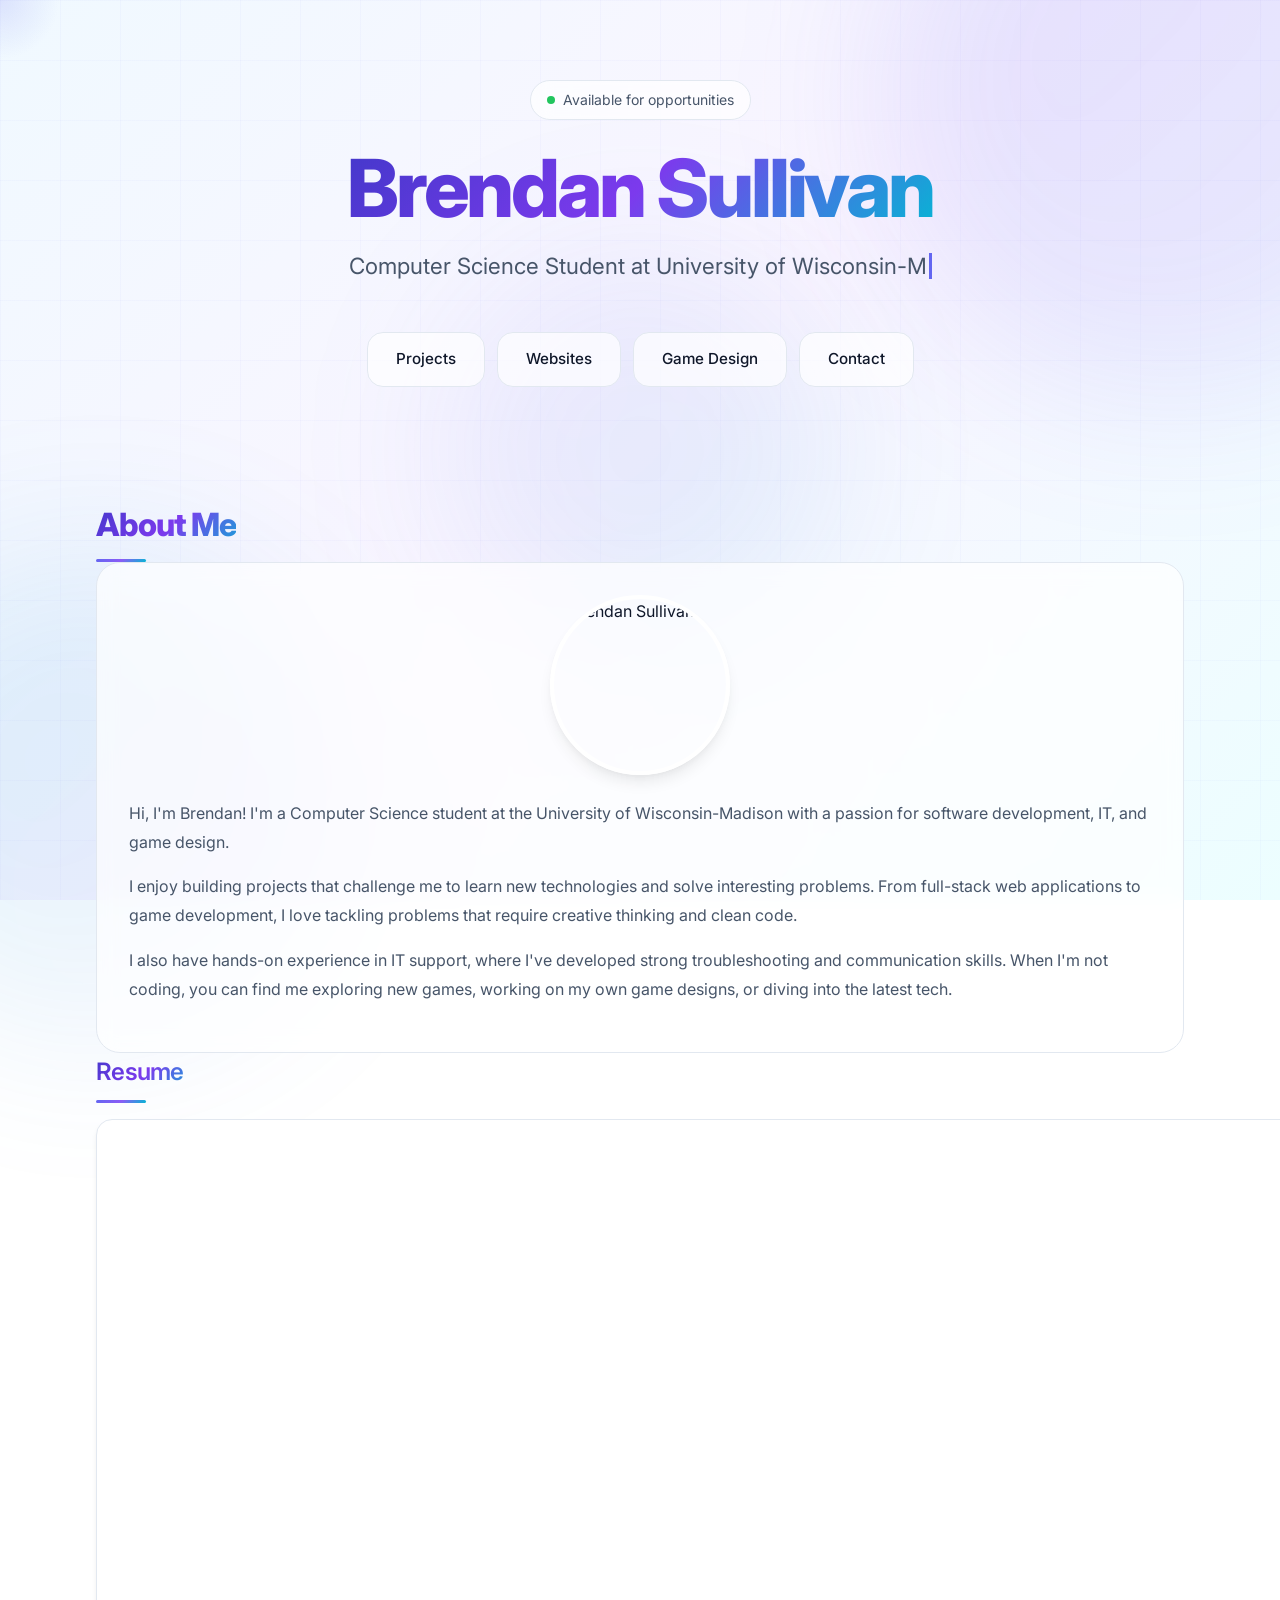
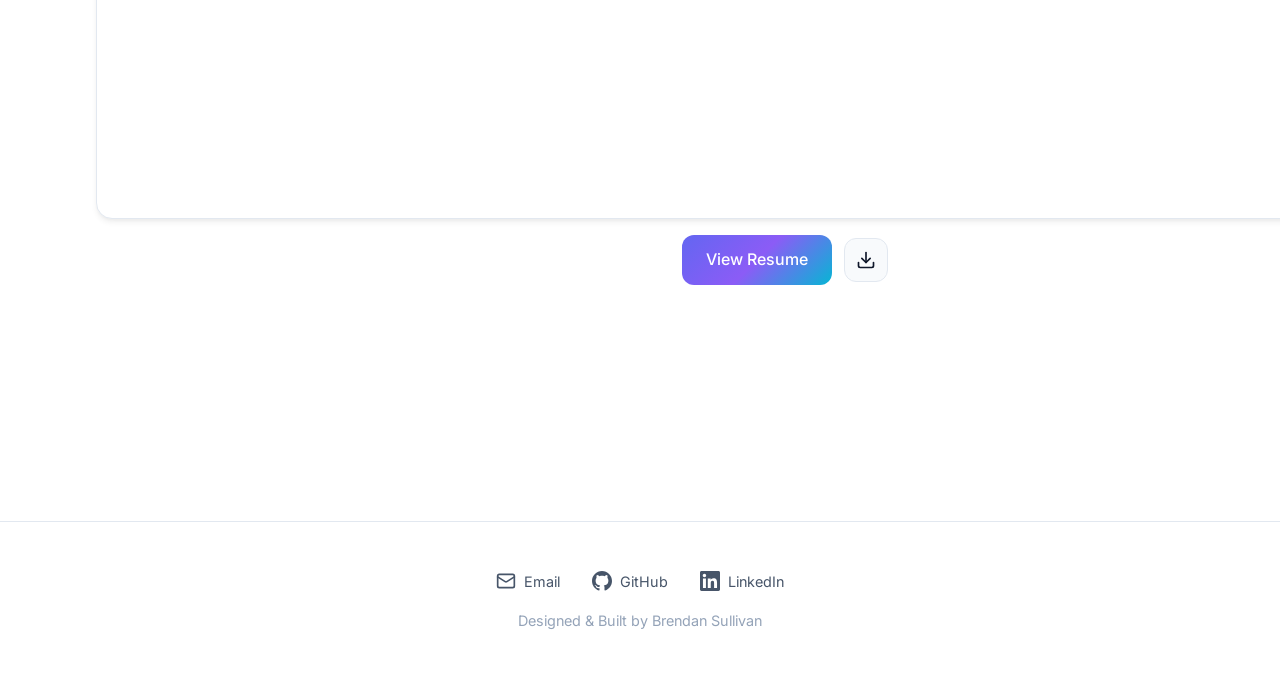
==== index.html @ 4cea818d "Up to date changes" ====
<!DOCTYPE html>
<html lang="en">
<head>
    <meta charset="UTF-8">
    <meta name="viewport" content="width=device-width, initial-scale=1.0">
    <title>Brendan Sullivan | Software Engineer</title>
    <link rel="stylesheet" href="styles.css">
    <script src="https://cdnjs.cloudflare.com/ajax/libs/pdf.js/3.11.174/pdf.min.js"></script>
</head>
<body>
    <!-- Mouse Follower -->
    <div class="mouse-follower" id="mouseFollower"></div>

    <!-- Animated Background -->
    <div class="bg-gradient-animated"></div>
    <div class="bg-grid"></div>
    <div class="bg-blob bg-blob-1"></div>
    <div class="bg-blob bg-blob-2"></div>
    <div class="bg-blob bg-blob-3"></div>

    <header class="header header-compact">
        <div class="hero-badge">
            Available for opportunities
        </div>
        <h1 class="name">
            <span class="name-gradient">Brendan Sullivan</span>
        </h1>
        <p class="subtitle">
            <span class="typing-text" id="typingText"></span><span class="typing-cursor"></span>
        </p>
        <nav class="tabs">
            <a href="projects.html" class="tab">Projects</a>
            <a href="websites.html" class="tab">Websites</a>
            <a href="gamedesign.html" class="tab">Game Design</a>
            <a href="contact.html" class="tab">Contact</a>
        </nav>
    </header>

    <main class="page-content" id="main-content">
        <div class="container">
            <!-- About Me Section -->
            <section class="about-section">
                <h2>About Me</h2>
                <div class="about-content">
                    <img src="photo.png" alt="Brendan Sullivan" class="profile-photo">
                    <p>Hi, I'm Brendan! I'm a Computer Science student at the University of Wisconsin-Madison with a passion for software development, IT, and game design.</p>
                    <p>I enjoy building projects that challenge me to learn new technologies and solve interesting problems. From full-stack web applications to game development, I love tackling problems that require creative thinking and clean code.</p>
                    <p>I also have hands-on experience in IT support, where I've developed strong troubleshooting and communication skills. When I'm not coding, you can find me exploring new games, working on my own game designs, or diving into the latest tech.</p>
                </div>
            </section>

            <!-- Resume and Recommendations Side by Side -->
            <div class="documents-grid">
                <!-- Resume Section -->
                <section class="document-section">
                    <h2>Resume</h2>
                    <div class="pdf-viewer" id="resume-viewer">
                        <canvas id="resume-canvas"></canvas>
                    </div>
                    <div class="doc-buttons">
                        <a href="BrendanSullivanResume.pdf" target="_blank" class="view-btn">View Resume</a>
                        <a href="BrendanSullivanResume.pdf" download class="download-icon-btn" title="Download">
                            <svg xmlns="http://www.w3.org/2000/svg" width="20" height="20" viewBox="0 0 24 24" fill="none" stroke="currentColor" stroke-width="2" stroke-linecap="round" stroke-linejoin="round"><path d="M21 15v4a2 2 0 0 1-2 2H5a2 2 0 0 1-2-2v-4"/><polyline points="7 10 12 15 17 10"/><line x1="12" y1="15" x2="12" y2="3"/></svg>
                        </a>
                    </div>
                </section>

                <!-- Recommendations Section -->
                <section class="document-section">
                    <h2>Recommendations</h2>
                    <div class="carousel">
                        <div class="pdf-viewer" id="rec-viewer">
                            <canvas id="rec-canvas"></canvas>
                        </div>
                    </div>
                    <div class="doc-buttons">
                        <a href="recommendations/rec1.pdf" target="_blank" class="view-btn" id="view-rec-btn">View Recommendation</a>
                        <a href="recommendations/rec1.pdf" download class="download-icon-btn" id="download-rec-btn" title="Download">
                            <svg xmlns="http://www.w3.org/2000/svg" width="20" height="20" viewBox="0 0 24 24" fill="none" stroke="currentColor" stroke-width="2" stroke-linecap="round" stroke-linejoin="round"><path d="M21 15v4a2 2 0 0 1-2 2H5a2 2 0 0 1-2-2v-4"/><polyline points="7 10 12 15 17 10"/><line x1="12" y1="15" x2="12" y2="3"/></svg>
                        </a>
                    </div>
                    <div class="carousel-nav">
                        <button class="carousel-btn prev" onclick="changeRecommendation(-1)">&#10094;</button>
                        <div class="carousel-dots" id="carousel-dots"></div>
                        <button class="carousel-btn next" onclick="changeRecommendation(1)">&#10095;</button>
                    </div>
                </section>
            </div>
        </div>
    </main>

    <!-- Footer -->
    <footer class="footer">
        <div class="footer-links">
            <a href="mailto:bmsullivan4@wisc.edu">
                <svg width="20" height="20" viewBox="0 0 24 24" fill="none" stroke="currentColor" stroke-width="2" stroke-linecap="round" stroke-linejoin="round"><rect width="20" height="16" x="2" y="4" rx="2"/><path d="m22 7-8.97 5.7a1.94 1.94 0 0 1-2.06 0L2 7"/></svg>
                Email
            </a>
            <a href="https://github.com/Finn383" target="_blank">
                <svg width="20" height="20" viewBox="0 0 24 24" fill="currentColor"><path d="M12 0c-6.626 0-12 5.373-12 12 0 5.302 3.438 9.8 8.207 11.387.599.111.793-.261.793-.577v-2.234c-3.338.726-4.033-1.416-4.033-1.416-.546-1.387-1.333-1.756-1.333-1.756-1.089-.745.083-.729.083-.729 1.205.084 1.839 1.237 1.839 1.237 1.07 1.834 2.807 1.304 3.492.997.107-.775.418-1.305.762-1.604-2.665-.305-5.467-1.334-5.467-5.931 0-1.311.469-2.381 1.236-3.221-.124-.303-.535-1.524.117-3.176 0 0 1.008-.322 3.301 1.23.957-.266 1.983-.399 3.003-.404 1.02.005 2.047.138 3.006.404 2.291-1.552 3.297-1.23 3.297-1.23.653 1.653.242 2.874.118 3.176.77.84 1.235 1.911 1.235 3.221 0 4.609-2.807 5.624-5.479 5.921.43.372.823 1.102.823 2.222v3.293c0 .319.192.694.801.576 4.765-1.589 8.199-6.086 8.199-11.386 0-6.627-5.373-12-12-12z"/></svg>
                GitHub
            </a>
            <a href="https://www.linkedin.com/in/brendan-sullivan-b68b672b8/" target="_blank">
                <svg width="20" height="20" viewBox="0 0 24 24" fill="currentColor"><path d="M20.447 20.452h-3.554v-5.569c0-1.328-.027-3.037-1.852-3.037-1.853 0-2.136 1.445-2.136 2.939v5.667H9.351V9h3.414v1.561h.046c.477-.9 1.637-1.85 3.37-1.85 3.601 0 4.267 2.37 4.267 5.455v6.286zM5.337 7.433c-1.144 0-2.063-.926-2.063-2.065 0-1.138.92-2.063 2.063-2.063 1.14 0 2.064.925 2.064 2.063 0 1.139-.925 2.065-2.064 2.065zm1.782 13.019H3.555V9h3.564v11.452zM22.225 0H1.771C.792 0 0 .774 0 1.729v20.542C0 23.227.792 24 1.771 24h20.451C23.2 24 24 23.227 24 22.271V1.729C24 .774 23.2 0 22.222 0h.003z"/></svg>
                LinkedIn
            </a>
        </div>
        <p>Designed & Built by Brendan Sullivan</p>
    </footer>

    <script>
        // Typing Animation
        const phrases = [
            "Computer Science Student at University of Wisconsin-Madison",
            "Software Engineer",
            "IT Support Analyst",
            "Game Developer",
            "Full Stack Developer"
        ];

        let phraseIndex = 0;
        let charIndex = 0;
        let isDeleting = false;
        let typingSpeed = 50;

        function typeText() {
            const currentPhrase = phrases[phraseIndex];
            const typingElement = document.getElementById('typingText');

            if (isDeleting) {
                typingElement.textContent = currentPhrase.substring(0, charIndex - 1);
                charIndex--;
                typingSpeed = 30;
            } else {
                typingElement.textContent = currentPhrase.substring(0, charIndex + 1);
                charIndex++;
                typingSpeed = 50;
            }

            if (!isDeleting && charIndex === currentPhrase.length) {
                isDeleting = true;
                typingSpeed = 2000;
            } else if (isDeleting && charIndex === 0) {
                isDeleting = false;
                phraseIndex = (phraseIndex + 1) % phrases.length;
                typingSpeed = 500;
            }

            setTimeout(typeText, typingSpeed);
        }

        typeText();

        // Mouse Follower
        const follower = document.getElementById('mouseFollower');
        document.addEventListener('mousemove', (e) => {
            follower.style.left = e.clientX + 'px';
            follower.style.top = e.clientY + 'px';
        });

        pdfjsLib.GlobalWorkerOptions.workerSrc = 'https://cdnjs.cloudflare.com/ajax/libs/pdf.js/3.11.174/pdf.worker.min.js';

        async function renderPDF(url, canvasId, containerId) {
            try {
                const pdf = await pdfjsLib.getDocument(url).promise;
                const page = await pdf.getPage(1);

                const canvas = document.getElementById(canvasId);
                const container = document.getElementById(containerId);
                const ctx = canvas.getContext('2d');

                const containerWidth = container.clientWidth - 20;
                const viewport = page.getViewport({ scale: 1 });
                const scale = containerWidth / viewport.width;
                const scaledViewport = page.getViewport({ scale: scale * 2 });

                canvas.width = scaledViewport.width;
                canvas.height = scaledViewport.height;

                await page.render({
                    canvasContext: ctx,
                    viewport: scaledViewport
                }).promise;
            } catch (error) {
                console.log('PDF loading:', error.message);
            }
        }

        renderPDF('BrendanSullivanResume.pdf', 'resume-canvas', 'resume-viewer');

        const recommendations = [
            'recommendations/rec1.pdf',
            'recommendations/rec2.pdf'
        ];

        let currentRec = 0;

        const dotsContainer = document.getElementById('carousel-dots');
        recommendations.forEach((_, index) => {
            const dot = document.createElement('span');
            dot.className = 'dot' + (index === 0 ? ' active' : '');
            dot.onclick = () => goToRecommendation(index);
            dotsContainer.appendChild(dot);
        });

        renderPDF(recommendations[0], 'rec-canvas', 'rec-viewer');

        function changeRecommendation(direction) {
            currentRec += direction;
            if (currentRec >= recommendations.length) currentRec = 0;
            if (currentRec < 0) currentRec = recommendations.length - 1;
            updateRecommendation();
        }

        function goToRecommendation(index) {
            currentRec = index;
            updateRecommendation();
        }

        function updateRecommendation() {
            renderPDF(recommendations[currentRec], 'rec-canvas', 'rec-viewer');
            document.querySelectorAll('.dot').forEach((dot, index) => {
                dot.className = 'dot' + (index === currentRec ? ' active' : '');
            });
            document.getElementById('view-rec-btn').href = recommendations[currentRec];
            document.getElementById('download-rec-btn').href = recommendations[currentRec];
        }
    </script>
</body>
</html>
---- styles.css ----
@import url('https://fonts.googleapis.com/css2?family=Inter:wght@300;400;500;600;700;800&family=Fira+Code:wght@400;500&display=swap');

/* ========================================
   CSS RESET & VARIABLES
   ======================================== */
*, *::before, *::after {
    margin: 0;
    padding: 0;
    box-sizing: border-box;
}

:root {
    /* Colors */
    --primary: #6366f1;
    --primary-light: #818cf8;
    --primary-dark: #4f46e5;
    --accent: #06b6d4;
    --accent-2: #8b5cf6;

    --text: #0f172a;
    --text-secondary: #475569;
    --text-muted: #94a3b8;

    --bg: #ffffff;
    --bg-secondary: #f8fafc;
    --bg-card: #ffffff;
    --bg-glass: rgba(255, 255, 255, 0.7);

    --border: #e2e8f0;
    --border-light: #f1f5f9;

    /* Gradients */
    --gradient-primary: linear-gradient(135deg, #6366f1 0%, #8b5cf6 50%, #06b6d4 100%);
    --gradient-text: linear-gradient(135deg, #4338ca 0%, #7c3aed 50%, #06b6d4 100%);
    --gradient-bg: linear-gradient(135deg, #f0f9ff 0%, #faf5ff 50%, #ecfeff 100%);
    --gradient-card: linear-gradient(135deg, rgba(99, 102, 241, 0.05) 0%, rgba(6, 182, 212, 0.05) 100%);

    /* Shadows */
    --shadow-sm: 0 1px 2px rgba(0, 0, 0, 0.04);
    --shadow-md: 0 4px 6px -1px rgba(0, 0, 0, 0.07), 0 2px 4px -1px rgba(0, 0, 0, 0.04);
    --shadow-lg: 0 10px 15px -3px rgba(0, 0, 0, 0.08), 0 4px 6px -2px rgba(0, 0, 0, 0.04);
    --shadow-xl: 0 20px 25px -5px rgba(0, 0, 0, 0.08), 0 10px 10px -5px rgba(0, 0, 0, 0.03);
    --shadow-glow: 0 0 40px rgba(99, 102, 241, 0.15);
    --shadow-glow-lg: 0 0 60px rgba(99, 102, 241, 0.2);

    /* Animation */
    --ease-out: cubic-bezier(0.16, 1, 0.3, 1);
    --ease-in-out: cubic-bezier(0.65, 0, 0.35, 1);

    /* Spacing */
    --container-max: 1400px;
    --radius-sm: 8px;
    --radius-md: 12px;
    --radius-lg: 16px;
    --radius-xl: 24px;
}

/* ========================================
   BASE STYLES
   ======================================== */
html {
    scroll-behavior: smooth;
}

body {
    font-family: 'Inter', -apple-system, BlinkMacSystemFont, sans-serif;
    line-height: 1.6;
    color: var(--text);
    background: var(--gradient-bg);
    background-attachment: fixed;
    min-height: 100vh;
    overflow-x: hidden;
    -webkit-font-smoothing: antialiased;
    -moz-osx-font-smoothing: grayscale;
}

::selection {
    background: var(--primary);
    color: white;
}

/* ========================================
   ANIMATED BACKGROUND
   ======================================== */
.bg-gradient-animated {
    position: fixed;
    top: 0;
    left: 0;
    right: 0;
    bottom: 0;
    background: var(--gradient-bg);
    z-index: -2;
}

.bg-grid {
    position: fixed;
    top: 0;
    left: 0;
    right: 0;
    bottom: 0;
    background-image:
        linear-gradient(rgba(99, 102, 241, 0.03) 1px, transparent 1px),
        linear-gradient(90deg, rgba(99, 102, 241, 0.03) 1px, transparent 1px);
    background-size: 60px 60px;
    z-index: -1;
}

.bg-blob {
    position: fixed;
    border-radius: 50%;
    filter: blur(80px);
    opacity: 0.5;
    z-index: -1;
    animation: float 20s ease-in-out infinite;
}

.bg-blob-1 {
    width: 600px;
    height: 600px;
    background: linear-gradient(135deg, rgba(99, 102, 241, 0.3), rgba(139, 92, 246, 0.2));
    top: -200px;
    right: -200px;
    animation-delay: 0s;
}

.bg-blob-2 {
    width: 500px;
    height: 500px;
    background: linear-gradient(135deg, rgba(6, 182, 212, 0.25), rgba(99, 102, 241, 0.15));
    bottom: -150px;
    left: -150px;
    animation-delay: -7s;
}

.bg-blob-3 {
    width: 400px;
    height: 400px;
    background: linear-gradient(135deg, rgba(139, 92, 246, 0.2), rgba(6, 182, 212, 0.2));
    top: 50%;
    left: 50%;
    transform: translate(-50%, -50%);
    animation-delay: -14s;
}

@keyframes float {
    0%, 100% { transform: translate(0, 0) scale(1); }
    25% { transform: translate(30px, -30px) scale(1.05); }
    50% { transform: translate(-20px, 20px) scale(0.95); }
    75% { transform: translate(20px, 30px) scale(1.02); }
}

/* ========================================
   CONTAINER
   ======================================== */
.container {
    max-width: var(--container-max);
    margin: 0 auto;
    padding: 2rem;
}

/* ========================================
   HOME PAGE - HERO
   ======================================== */
.header {
    text-align: center;
    min-height: 100vh;
    display: flex;
    flex-direction: column;
    justify-content: center;
    align-items: center;
    position: relative;
    padding: 2rem;
}

.header-compact {
    min-height: auto;
    padding: 5rem 2rem 3rem;
}

.hero-badge {
    display: inline-flex;
    align-items: center;
    gap: 0.5rem;
    padding: 0.5rem 1rem;
    background: var(--bg-glass);
    backdrop-filter: blur(10px);
    border: 1px solid var(--border);
    border-radius: 50px;
    font-size: 0.875rem;
    color: var(--text-secondary);
    margin-bottom: 1.5rem;
    animation: fadeInUp 0.6s var(--ease-out) both;
}

.hero-badge::before {
    content: '';
    width: 8px;
    height: 8px;
    background: #22c55e;
    border-radius: 50%;
    animation: pulse 2s ease-in-out infinite;
}

@keyframes pulse {
    0%, 100% { opacity: 1; transform: scale(1); }
    50% { opacity: 0.5; transform: scale(1.2); }
}

.name {
    font-size: clamp(3rem, 8vw, 5rem);
    font-weight: 800;
    letter-spacing: -0.04em;
    line-height: 1.1;
    margin-bottom: 1rem;
    animation: fadeInUp 0.6s var(--ease-out) 0.1s both;
}

.name-gradient {
    background: var(--gradient-text);
    -webkit-background-clip: text;
    -webkit-text-fill-color: transparent;
    background-clip: text;
}

.subtitle {
    font-size: clamp(1.1rem, 2.5vw, 1.4rem);
    color: var(--text-secondary);
    margin-bottom: 3rem;
    font-weight: 400;
    animation: fadeInUp 0.6s var(--ease-out) 0.2s both;
}

.subtitle-highlight {
    color: var(--primary);
    font-weight: 500;
}

@keyframes fadeInUp {
    from {
        opacity: 0;
        transform: translateY(30px);
    }
    to {
        opacity: 1;
        transform: translateY(0);
    }
}

/* ========================================
   NAVIGATION TABS
   ======================================== */
.tabs {
    display: flex;
    justify-content: center;
    gap: 0.75rem;
    flex-wrap: wrap;
    animation: fadeInUp 0.6s var(--ease-out) 0.3s both;
}

.tab {
    position: relative;
    padding: 0.875rem 1.75rem;
    background: var(--bg-glass);
    backdrop-filter: blur(10px);
    color: var(--text);
    font-size: 0.95rem;
    font-weight: 500;
    border-radius: var(--radius-lg);
    cursor: pointer;
    text-decoration: none;
    transition: all 0.3s var(--ease-out);
    border: 1px solid var(--border);
    overflow: hidden;
}

.tab::before {
    content: '';
    position: absolute;
    inset: 0;
    background: var(--gradient-primary);
    opacity: 0;
    transition: opacity 0.3s var(--ease-out);
    z-index: -1;
}

.tab:hover {
    color: white;
    border-color: transparent;
    transform: translateY(-3px);
    box-shadow: var(--shadow-lg), var(--shadow-glow);
}

.tab:hover::before {
    opacity: 1;
}

.tab.active {
    color: white;
    border-color: transparent;
    box-shadow: var(--shadow-lg), var(--shadow-glow);
}

.tab.active::before {
    opacity: 1;
}

/* Scroll indicator */
.scroll-indicator {
    position: absolute;
    bottom: 2rem;
    left: 50%;
    transform: translateX(-50%);
    display: flex;
    flex-direction: column;
    align-items: center;
    gap: 0.5rem;
    color: var(--text-muted);
    font-size: 0.8rem;
    animation: fadeInUp 0.6s var(--ease-out) 0.5s both;
}

.scroll-indicator-line {
    width: 1px;
    height: 40px;
    background: linear-gradient(to bottom, var(--primary), transparent);
    animation: scrollLine 2s ease-in-out infinite;
}

@keyframes scrollLine {
    0%, 100% { transform: scaleY(0); transform-origin: top; }
    50% { transform: scaleY(1); transform-origin: top; }
    51% { transform-origin: bottom; }
    100% { transform: scaleY(0); transform-origin: bottom; }
}

/* ========================================
   SUB-PAGE HEADER
   ======================================== */
.header-top {
    text-align: center;
    padding: 2rem 1rem 1rem;
    position: relative;
}

.name-link {
    font-size: 1.75rem;
    font-weight: 700;
    color: var(--text);
    text-decoration: none;
    display: inline-block;
    margin-bottom: 1.5rem;
    letter-spacing: -0.03em;
    transition: all 0.3s var(--ease-out);
}

.name-link:hover {
    color: var(--primary);
    transform: scale(1.02);
}

/* ========================================
   PAGE CONTENT
   ======================================== */
.page-content {
    padding: 2rem 5%;
    animation: fadeIn 0.5s var(--ease-out);
}

@keyframes fadeIn {
    from { opacity: 0; }
    to { opacity: 1; }
}

.page-title {
    font-size: 2.5rem;
    font-weight: 700;
    margin-bottom: 2rem;
    color: var(--text);
    letter-spacing: -0.03em;
}

/* ========================================
   SECTION HEADERS
   ======================================== */
.section-header {
    margin-bottom: 2rem;
}

.section-label {
    display: inline-flex;
    align-items: center;
    gap: 0.5rem;
    font-size: 0.8rem;
    font-weight: 600;
    text-transform: uppercase;
    letter-spacing: 0.1em;
    color: var(--primary);
    margin-bottom: 0.5rem;
}

.section-label::before {
    content: '';
    width: 20px;
    height: 2px;
    background: var(--gradient-primary);
    border-radius: 1px;
}

.section-title {
    font-size: 2.25rem;
    font-weight: 800;
    background: var(--gradient-text);
    -webkit-background-clip: text;
    -webkit-text-fill-color: transparent;
    background-clip: text;
    letter-spacing: -0.03em;
    position: relative;
    display: block;
    width: fit-content;
    padding-bottom: 0.5rem;
    margin-bottom: 2rem;
}

.section-title::after {
    content: '';
    position: absolute;
    bottom: 0;
    left: 0;
    width: 60px;
    height: 4px;
    background: var(--gradient-primary);
    border-radius: 2px;
}

/* Standalone section titles (without section-header wrapper) */
.roblox-section > .section-title,
.games-grid-section > .section-title,
.about-section h2,
.contact-section h2,
.document-section h2 {
    font-size: 2rem;
    font-weight: 800;
    background: var(--gradient-text);
    -webkit-background-clip: text;
    -webkit-text-fill-color: transparent;
    background-clip: text;
    letter-spacing: -0.03em;
    position: relative;
    display: inline-block;
    padding-bottom: 0.75rem;
    margin-bottom: 1.5rem;
}

.roblox-section > .section-title::after,
.games-grid-section > .section-title::after,
.about-section h2::after,
.contact-section h2::after,
.document-section h2::after {
    content: '';
    position: absolute;
    bottom: 0;
    left: 0;
    width: 50px;
    height: 3px;
    background: var(--gradient-primary);
    border-radius: 2px;
    transition: width 0.3s var(--ease-out);
}

.roblox-section:hover > .section-title::after,
.games-grid-section:hover > .section-title::after {
    width: 80px;
}

/* ========================================
   PROJECTS GRID
   ======================================== */
.projects-grid {
    display: grid;
    grid-template-columns: repeat(auto-fit, minmax(350px, 1fr));
    gap: 1.5rem;
}

/* ========================================
   PROJECT CARD - GLASSMORPHISM
   ======================================== */
.project-card {
    position: relative;
    background: var(--bg-glass);
    backdrop-filter: blur(20px);
    border-radius: var(--radius-xl);
    padding: 2rem;
    border: 1px solid var(--border);
    transition: all 0.4s var(--ease-out);
    overflow: hidden;
}

.project-card::before {
    content: '';
    position: absolute;
    top: 0;
    left: 0;
    right: 0;
    height: 3px;
    background: var(--gradient-primary);
    transform: scaleX(0);
    transform-origin: left;
    transition: transform 0.4s var(--ease-out);
}

.project-card::after {
    content: '';
    position: absolute;
    inset: 0;
    background: var(--gradient-card);
    opacity: 0;
    transition: opacity 0.4s var(--ease-out);
    pointer-events: none;
}

.project-card:hover {
    transform: translateY(-8px);
    border-color: rgba(99, 102, 241, 0.3);
    box-shadow: var(--shadow-xl), var(--shadow-glow);
}

.project-card:hover::before {
    transform: scaleX(1);
}

.project-card:hover::after {
    opacity: 1;
}

.project-card h3 {
    position: relative;
    z-index: 1;
    font-size: 1.4rem;
    font-weight: 600;
    margin-bottom: 0.75rem;
    color: var(--text);
    letter-spacing: -0.02em;
}

.project-card p {
    position: relative;
    z-index: 1;
    color: var(--text-secondary);
    margin-bottom: 1.25rem;
    font-size: 0.95rem;
    line-height: 1.7;
}

.project-tags {
    position: relative;
    z-index: 1;
    display: flex;
    flex-wrap: wrap;
    gap: 0.5rem;
    margin-bottom: 1.25rem;
}

.tag {
    padding: 0.35rem 0.9rem;
    background: var(--bg-secondary);
    color: var(--primary);
    border-radius: 50px;
    font-size: 0.8rem;
    font-weight: 500;
    transition: all 0.2s var(--ease-out);
    border: 1px solid transparent;
}

.tag:hover {
    background: var(--primary);
    color: white;
    transform: translateY(-2px);
    box-shadow: 0 4px 12px rgba(99, 102, 241, 0.3);
}

.tag-lang {
    padding: 0.35rem 0.9rem;
    background: linear-gradient(135deg, #fef3c7, #fde68a);
    color: #b45309;
    border-radius: 50px;
    font-size: 0.8rem;
    font-weight: 600;
    transition: all 0.2s var(--ease-out);
    border: 1px solid rgba(180, 83, 9, 0.1);
}

.tag-lang:hover {
    transform: translateY(-2px);
    box-shadow: 0 4px 12px rgba(180, 83, 9, 0.2);
}

.project-links {
    position: relative;
    z-index: 1;
    display: flex;
    gap: 1rem;
}

.project-link {
    display: inline-flex;
    align-items: center;
    gap: 0.5rem;
    color: var(--primary);
    text-decoration: none;
    font-weight: 500;
    font-size: 0.9rem;
    transition: all 0.2s var(--ease-out);
}

.project-link:hover {
    color: var(--primary-dark);
    gap: 0.75rem;
}

.project-link::after {
    content: '→';
    transition: transform 0.2s var(--ease-out);
}

.project-link:hover::after {
    transform: translateX(4px);
}

/* ========================================
   GAME CARDS
   ======================================== */
.roblox-section,
.games-grid-section {
    margin-bottom: 4rem;
}

.roblox-section h2,
.games-grid-section h2 {
    font-size: 2rem;
    font-weight: 700;
    margin-bottom: 2rem;
    color: var(--text);
    letter-spacing: -0.02em;
}

.game-cards {
    display: grid;
    grid-template-columns: repeat(3, 1fr);
    gap: 1.5rem;
}

.game-card {
    position: relative;
    background: var(--bg-card);
    border-radius: var(--radius-xl);
    overflow: hidden;
    border: 1px solid var(--border);
    transition: all 0.4s var(--ease-out);
}

.game-card::before {
    content: '';
    position: absolute;
    inset: 0;
    background: var(--gradient-primary);
    opacity: 0;
    z-index: 0;
    transition: opacity 0.4s var(--ease-out);
}

.game-card:hover {
    transform: translateY(-10px) scale(1.02);
    border-color: transparent;
    box-shadow: var(--shadow-xl), var(--shadow-glow-lg);
}

.game-card:hover::before {
    opacity: 0.03;
}

.game-card-image {
    aspect-ratio: 16 / 9;
    overflow: hidden;
    position: relative;
}

.game-card-image.square {
    aspect-ratio: 1 / 1;
}

.game-card-image.square img,
.game-card-image.square .carousel-img {
    object-fit: contain;
    background: #1a1a2e;
}

.game-card-image.blurfit {
    overflow: hidden;
}

.game-card-image.blurfit .image-carousel {
    overflow: hidden;
}

.game-card-image.blurfit .blur-bg {
    position: absolute;
    top: -10px;
    left: -10px;
    right: -10px;
    bottom: -10px;
    background-size: cover;
    background-position: center;
    filter: blur(20px);
    opacity: 0.7;
    z-index: 0;
}

.game-card-image.blurfit .carousel-img {
    object-fit: contain;
    z-index: 1;
}

.game-card-image .single-img {
    width: 100%;
    height: 100%;
    object-fit: cover;
    transition: transform 0.4s var(--ease-out);
}

.game-card:hover .single-img {
    transform: scale(1.05);
}

.game-card-image .contain-img {
    width: 100%;
    height: 100%;
    object-fit: contain;
    background: #1a1a2e;
}

.image-carousel {
    width: 100%;
    height: 100%;
    position: relative;
    display: flex;
    align-items: center;
    justify-content: center;
    background: linear-gradient(135deg, #1a1a2e, #2d2d44);
}

.carousel-img {
    width: 100%;
    height: 100%;
    object-fit: cover;
    position: absolute;
    top: 0;
    left: 0;
    opacity: 0;
    transition: opacity 0.4s var(--ease-out), transform 0.4s var(--ease-out);
}

.carousel-img.active {
    opacity: 1;
}

.game-card:hover .carousel-img.active {
    transform: scale(1.05);
}

.img-arrow {
    position: absolute;
    top: 50%;
    transform: translateY(-50%);
    background: rgba(255, 255, 255, 0.9);
    color: var(--text);
    border: none;
    width: 36px;
    height: 36px;
    border-radius: 50%;
    cursor: pointer;
    font-size: 0.9rem;
    display: flex;
    align-items: center;
    justify-content: center;
    opacity: 0;
    transition: all 0.3s var(--ease-out);
    z-index: 10;
    box-shadow: var(--shadow-md);
}

.game-card:hover .img-arrow {
    opacity: 1;
}

.img-arrow:hover {
    background: white;
    transform: translateY(-50%) scale(1.1);
}

.img-arrow.prev { left: 12px; }
.img-arrow.next { right: 12px; }

.image-carousel { cursor: zoom-in; }

/* Roblox card slider */
.roblox-slider-wrap {
    position: relative;
}

.game-cards-track {
    overflow: hidden;
}

#robloxTrack {
    display: flex;
    gap: 1.5rem;
    transition: transform 0.45s cubic-bezier(0.4, 0, 0.2, 1);
    width: 100%;
}

#robloxTrack > .game-card {
    flex: 0 0 calc((100% - 3rem) / 3);
    min-width: 0;
}

.cards-arrow {
    position: absolute;
    top: 30%;
    transform: translateY(-50%);
    background: var(--bg-card);
    border: 1px solid var(--border);
    color: var(--text);
    width: 44px;
    height: 44px;
    border-radius: 50%;
    cursor: pointer;
    display: flex;
    align-items: center;
    justify-content: center;
    z-index: 20;
    transition: background 0.2s, border-color 0.2s, color 0.2s;
    box-shadow: 0 4px 16px rgba(0, 0, 0, 0.4);
    font-size: 1rem;
}

.cards-arrow:hover {
    background: var(--accent, #7c3aed);
    border-color: transparent;
    color: white;
}

.cards-prev { left: -52px; }
.cards-next { right: -52px; }

/* Lightbox */
.lightbox-overlay {
    display: none;
    position: fixed;
    inset: 0;
    background: rgba(0, 0, 0, 0.92);
    z-index: 9999;
    align-items: center;
    justify-content: center;
    cursor: pointer;
}

.lightbox-overlay.active {
    display: flex;
    animation: fadeIn 0.2s ease;
}

.lightbox-img {
    width: min(90vw, 1400px);
    height: calc(min(90vw, 1400px) * 9 / 16);
    max-height: 85vh;
    object-fit: contain;
    border-radius: 6px;
    box-shadow: 0 0 80px rgba(0, 0, 0, 0.8);
    cursor: default;
}

.lightbox-close {
    position: absolute;
    top: 20px;
    right: 24px;
    background: rgba(255, 255, 255, 0.1);
    border: 1px solid rgba(255, 255, 255, 0.2);
    color: white;
    font-size: 1.2rem;
    width: 40px;
    height: 40px;
    border-radius: 50%;
    cursor: pointer;
    display: flex;
    align-items: center;
    justify-content: center;
    transition: background 0.2s;
    z-index: 10000;
}

.lightbox-close:hover {
    background: rgba(255, 255, 255, 0.25);
}

.lightbox-arrow {
    position: absolute;
    top: 50%;
    transform: translateY(-50%);
    background: rgba(255, 255, 255, 0.12);
    border: 1px solid rgba(255, 255, 255, 0.2);
    color: white;
    font-size: 1.3rem;
    width: 48px;
    height: 48px;
    border-radius: 50%;
    cursor: pointer;
    display: flex;
    align-items: center;
    justify-content: center;
    transition: background 0.2s;
    z-index: 10000;
}

.lightbox-arrow:hover {
    background: rgba(255, 255, 255, 0.28);
}

.lightbox-prev { left: 24px; }
.lightbox-next { right: 24px; }

.game-card-image .single-img { cursor: zoom-in; }

.game-card-content {
    padding: 1.5rem;
    position: relative;
    z-index: 1;
}

.game-card-content h3 {
    font-size: 1.25rem;
    margin-bottom: 0.5rem;
    color: var(--text);
    font-weight: 600;
    letter-spacing: -0.02em;
}

.game-card-content p {
    color: var(--text-secondary);
    font-size: 0.9rem;
    margin-bottom: 1rem;
    line-height: 1.6;
}

.game-roles {
    list-style: none;
    padding: 0;
    margin: 0.75rem 0 1rem;
    display: flex;
    flex-direction: column;
    gap: 0.4rem;
}

.game-roles li {
    font-size: 0.85rem;
    color: var(--text-secondary);
    padding-left: 1rem;
    position: relative;
    line-height: 1.5;
}

.game-roles li::before {
    content: '▸';
    position: absolute;
    left: 0;
    color: var(--primary);
}

.game-stats {
    display: flex;
    align-items: center;
    gap: 0.5rem;
    color: var(--text-muted);
    font-size: 0.85rem;
    margin-bottom: 1rem;
    font-weight: 500;
}

/* ========================================
   BUTTONS
   ======================================== */
.play-btn {
    display: inline-flex;
    align-items: center;
    gap: 0.5rem;
    background: var(--gradient-primary);
    color: white;
    padding: 0.875rem 1.75rem;
    border-radius: var(--radius-md);
    text-decoration: none;
    font-weight: 600;
    font-size: 0.95rem;
    transition: all 0.3s var(--ease-out);
    border: none;
    cursor: pointer;
}

.play-btn:hover {
    transform: translateY(-3px);
    box-shadow: 0 10px 30px rgba(99, 102, 241, 0.4);
}

.play-btn.small {
    padding: 0.6rem 1.25rem;
    font-size: 0.875rem;
}

.dev-btn {
    display: inline-flex;
    align-items: center;
    gap: 0.5rem;
    background: linear-gradient(135deg, #fbbf24, #f59e0b);
    color: #1a1a1a;
    padding: 0.875rem 1.75rem;
    border-radius: var(--radius-md);
    text-decoration: none;
    font-weight: 600;
    font-size: 0.95rem;
    transition: all 0.3s var(--ease-out);
}

.dev-btn:hover {
    transform: translateY(-3px);
    box-shadow: 0 10px 30px rgba(245, 158, 11, 0.4);
}

.dev-btn.small {
    padding: 0.6rem 1.25rem;
    font-size: 0.875rem;
}

/* ========================================
   PLATFORM BANNERS
   ======================================== */
.roblox-banner {
    background: linear-gradient(135deg, #1a1a2e 0%, #16213e 100%);
    border-radius: var(--radius-xl);
    padding: 1.5rem 2rem;
    margin-top: 2rem;
    border: 1px solid rgba(255, 255, 255, 0.1);
}

.roblox-banner-content {
    display: flex;
    align-items: center;
    justify-content: space-between;
    gap: 1.5rem;
}

.roblox-banner-content p {
    color: rgba(255, 255, 255, 0.9);
    font-size: 1rem;
    margin: 0;
    flex: 1;
}

.roblox-btn {
    display: inline-flex;
    align-items: center;
    gap: 0.5rem;
    background: white;
    color: #1a1a2e;
    padding: 0.75rem 1.5rem;
    border-radius: var(--radius-md);
    text-decoration: none;
    font-weight: 600;
    font-size: 0.9rem;
    transition: all 0.3s var(--ease-out);
    white-space: nowrap;
}

.roblox-btn:hover {
    transform: translateY(-2px);
    box-shadow: 0 8px 25px rgba(0, 0, 0, 0.3);
}

.itchio-banner {
    background: linear-gradient(135deg, #fa5c5c 0%, #f14668 100%);
    border-radius: var(--radius-xl);
    padding: 1.5rem 2rem;
    margin-top: 2rem;
}

.itchio-content {
    display: flex;
    align-items: center;
    justify-content: space-between;
    gap: 1.5rem;
}

.itchio-content p {
    color: white;
    font-size: 1rem;
    margin: 0;
    flex: 1;
}

.itchio-btn {
    display: inline-flex;
    align-items: center;
    gap: 0.5rem;
    background: white;
    color: #fa5c5c;
    padding: 0.75rem 1.5rem;
    border-radius: var(--radius-md);
    text-decoration: none;
    font-weight: 600;
    font-size: 0.9rem;
    transition: all 0.3s var(--ease-out);
    white-space: nowrap;
}

.itchio-btn:hover {
    transform: translateY(-2px);
    box-shadow: 0 8px 25px rgba(0, 0, 0, 0.2);
}

.platform-logo {
    width: 40px !important;
    height: 40px !important;
    flex-shrink: 0;
}

/* ========================================
   WEBSITES PAGE
   ======================================== */
.websites-grid {
    display: grid;
    grid-template-columns: repeat(2, 1fr);
    gap: 2rem;
    max-width: 1200px;
    margin: 0 auto;
}

.website-card {
    position: relative;
    border-radius: var(--radius-xl);
    overflow: hidden;
    text-decoration: none;
    display: block;
    transition: all 0.4s var(--ease-out);
    border: 1px solid var(--border);
}

.website-card:hover {
    transform: translateY(-8px) scale(1.01);
    box-shadow: var(--shadow-xl), var(--shadow-glow);
    border-color: transparent;
}

.website-image {
    width: 100%;
    aspect-ratio: 16 / 10;
    overflow: hidden;
}

.website-image img {
    width: 100%;
    height: 100%;
    object-fit: cover;
    transition: transform 0.5s var(--ease-out);
}

.website-card:hover .website-image img {
    transform: scale(1.08);
}

.website-overlay {
    position: absolute;
    bottom: 0;
    left: 0;
    right: 0;
    padding: 1.5rem;
    background: linear-gradient(transparent, rgba(0, 0, 0, 0.85));
    color: white;
}

.website-overlay h3 {
    font-size: 1.2rem;
    margin-bottom: 0.25rem;
    font-weight: 600;
}

.website-overlay p {
    font-size: 0.9rem;
    opacity: 0.85;
    margin: 0;
}

/* ========================================
   CONTACT PAGE
   ======================================== */
.contact-intro {
    text-align: center;
    color: var(--text-secondary);
    font-size: 1.2rem;
    margin-bottom: 3rem;
    max-width: 600px;
    margin-left: auto;
    margin-right: auto;
}

.contact-links {
    display: flex;
    justify-content: center;
    gap: 1.5rem;
    flex-wrap: wrap;
    margin-bottom: 3rem;
}

.hero-contact-links {
    margin-top: 2rem;
    margin-bottom: 2.5rem;
}

.contact-link {
    display: flex;
    align-items: center;
    gap: 0.75rem;
    padding: 1.25rem 2rem;
    background: var(--bg-glass);
    backdrop-filter: blur(10px);
    border: 1px solid var(--border);
    border-radius: var(--radius-lg);
    text-decoration: none;
    color: var(--text);
    font-weight: 500;
    font-size: 1rem;
    transition: all 0.3s var(--ease-out);
}

.contact-link:hover {
    transform: translateY(-4px);
    border-color: var(--primary);
    box-shadow: var(--shadow-lg), var(--shadow-glow);
    color: var(--primary);
}

.contact-icon-svg {
    width: 24px;
    height: 24px;
    color: var(--primary);
}

/* Documents Grid */
.documents-grid {
    display: grid;
    grid-template-columns: 1fr 1fr;
    gap: 2rem;
    margin-bottom: 3rem;
}

.document-section h2 {
    font-size: 1.5rem;
    margin-bottom: 1rem;
    color: var(--text);
    font-weight: 600;
}

.pdf-viewer {
    background: var(--bg-card);
    border-radius: var(--radius-lg);
    overflow: auto;
    box-shadow: var(--shadow-md);
    margin-bottom: 1rem;
    height: 700px;
    padding: 10px;
    display: flex;
    justify-content: center;
    border: 1px solid var(--border);
}

.doc-buttons {
    display: flex;
    gap: 0.75rem;
    align-items: center;
    justify-content: center;
}

.view-btn,
.download-btn {
    display: inline-flex;
    align-items: center;
    gap: 0.5rem;
    padding: 0.75rem 1.5rem;
    background: var(--gradient-primary);
    color: white;
    text-decoration: none;
    border-radius: var(--radius-md);
    font-weight: 500;
    transition: all 0.3s var(--ease-out);
}

.view-btn:hover,
.download-btn:hover {
    transform: translateY(-2px);
    box-shadow: 0 8px 25px rgba(99, 102, 241, 0.3);
}

.download-icon-btn {
    display: flex;
    align-items: center;
    justify-content: center;
    width: 44px;
    height: 44px;
    background: var(--bg-secondary);
    color: var(--text);
    text-decoration: none;
    border-radius: var(--radius-md);
    transition: all 0.3s var(--ease-out);
    border: 1px solid var(--border);
}

.download-icon-btn:hover {
    background: var(--primary);
    color: white;
    border-color: var(--primary);
    transform: translateY(-2px);
}

/* About Section */
.about-contact-grid {
    display: grid;
    grid-template-columns: 3fr 2fr;
    gap: 2rem;
    margin-bottom: 3rem;
}

.about-section h2,
.contact-section {
    max-width: 600px;
    margin: 0 auto;
}

.contact-section h2 {
    font-size: 1.5rem;
    margin-bottom: 1rem;
    color: var(--text);
    font-weight: 600;
}

.about-content {
    background: var(--bg-glass);
    backdrop-filter: blur(10px);
    padding: 2rem;
    border-radius: var(--radius-xl);
    border: 1px solid var(--border);
}

.profile-photo {
    width: 180px;
    height: 180px;
    border-radius: 50%;
    object-fit: cover;
    display: block;
    margin: 0 auto 1.5rem;
    border: 4px solid white;
    box-shadow: var(--shadow-lg);
}

.about-content p {
    color: var(--text-secondary);
    margin-bottom: 1rem;
    line-height: 1.8;
}

/* Contact Form */
.contact-form {
    background: var(--bg-glass);
    backdrop-filter: blur(10px);
    padding: 2rem;
    border-radius: var(--radius-xl);
    border: 1px solid var(--border);
    max-width: 600px;
}

.form-group {
    margin-bottom: 1.5rem;
}

.form-group label {
    display: block;
    margin-bottom: 0.5rem;
    font-weight: 500;
    color: var(--text);
    font-size: 0.9rem;
}

.form-group input,
.form-group textarea {
    width: 100%;
    padding: 0.875rem 1rem;
    border: 1px solid var(--border);
    border-radius: var(--radius-md);
    font-size: 1rem;
    font-family: inherit;
    transition: all 0.3s var(--ease-out);
    background: var(--bg);
}

.form-group input:focus,
.form-group textarea:focus {
    outline: none;
    border-color: var(--primary);
    box-shadow: 0 0 0 3px rgba(99, 102, 241, 0.1);
}

.submit-btn {
    padding: 0.875rem 2rem;
    background: var(--gradient-primary);
    color: white;
    border: none;
    border-radius: var(--radius-md);
    font-size: 1rem;
    font-weight: 600;
    cursor: pointer;
    transition: all 0.3s var(--ease-out);
}

.submit-btn:hover {
    transform: translateY(-2px);
    box-shadow: 0 8px 25px rgba(99, 102, 241, 0.3);
}

/* ========================================
   RESPONSIVE
   ======================================== */
@media (max-width: 1000px) {
    .game-cards {
        grid-template-columns: repeat(2, 1fr);
    }

    .roblox-slider-wrap {
        padding: 0;
    }

    .game-cards-track {
        overflow: visible;
    }

    #robloxTrack {
        display: grid;
        grid-template-columns: repeat(2, 1fr);
        transform: none !important;
        width: auto;
    }

    #robloxTrack > .game-card {
        flex: none;
    }

    .cards-arrow {
        display: none;
    }

    .documents-grid,
    .about-contact-grid {
        grid-template-columns: 1fr;
    }
}

@media (max-width: 768px) {
    .name {
        font-size: 2.5rem;
    }

    .name-link {
        font-size: 1.5rem;
    }

    .subtitle {
        font-size: 1rem;
    }

    .tabs {
        flex-direction: column;
        align-items: center;
        gap: 0.5rem;
    }

    .tab {
        width: 100%;
        max-width: 280px;
        text-align: center;
    }

    .projects-grid {
        grid-template-columns: 1fr;
    }

    .websites-grid {
        grid-template-columns: 1fr;
    }

    .contact-links {
        flex-direction: column;
        align-items: center;
    }

    .roblox-banner-content,
    .itchio-content {
        flex-direction: column;
        text-align: center;
    }
}

@media (max-width: 600px) {
    .game-cards {
        grid-template-columns: 1fr;
    }

    #robloxTrack {
        grid-template-columns: 1fr;
    }

    .container {
        padding: 1rem;
    }

    .page-content {
        padding: 1rem;
    }
}

/* ========================================
   ANIMATIONS FOR SCROLL
   ======================================== */
.animate-on-scroll {
    opacity: 0;
    transform: translateY(30px);
    transition: all 0.6s var(--ease-out);
}

.animate-on-scroll.visible {
    opacity: 1;
    transform: translateY(0);
}

/* Stagger animation delays */
.animate-on-scroll:nth-child(1) { transition-delay: 0s; }
.animate-on-scroll:nth-child(2) { transition-delay: 0.1s; }
.animate-on-scroll:nth-child(3) { transition-delay: 0.2s; }
.animate-on-scroll:nth-child(4) { transition-delay: 0.3s; }
.animate-on-scroll:nth-child(5) { transition-delay: 0.4s; }
.animate-on-scroll:nth-child(6) { transition-delay: 0.5s; }

/* ========================================
   CAROUSEL NAVIGATION (Recommendations)
   ======================================== */
.carousel {
    position: relative;
}

.carousel .pdf-viewer {
    width: 100%;
}

.carousel-nav {
    display: flex;
    justify-content: center;
    align-items: center;
    gap: 1rem;
    margin-top: 1rem;
}

.carousel-btn {
    background: var(--gradient-primary);
    color: white;
    border: none;
    width: 44px;
    height: 44px;
    border-radius: 50%;
    font-size: 1rem;
    cursor: pointer;
    transition: all 0.3s var(--ease-out);
    display: flex;
    align-items: center;
    justify-content: center;
    flex-shrink: 0;
}

.carousel-btn:hover {
    transform: scale(1.1);
    box-shadow: 0 8px 25px rgba(99, 102, 241, 0.4);
}

.carousel-dots {
    display: flex;
    align-items: center;
    gap: 0.5rem;
}

.dot {
    width: 12px;
    height: 12px;
    border-radius: 50%;
    background: var(--border);
    cursor: pointer;
    transition: all 0.3s var(--ease-out);
}

.dot:hover {
    background: var(--text-muted);
    transform: scale(1.2);
}

.dot.active {
    background: var(--primary);
    transform: scale(1.2);
}

/* ========================================
   SKILLS SECTION
   ======================================== */
.skills-section {
    margin-top: 3rem;
}

.skills-grid {
    display: grid;
    grid-template-columns: repeat(auto-fit, minmax(280px, 1fr));
    gap: 1.5rem;
}

.skill-category {
    background: var(--bg-glass);
    backdrop-filter: blur(10px);
    border-radius: var(--radius-xl);
    padding: 1.5rem;
    border: 1px solid var(--border);
    transition: all 0.3s var(--ease-out);
}

.skill-category:hover {
    transform: translateY(-5px);
    border-color: rgba(99, 102, 241, 0.3);
    box-shadow: var(--shadow-lg), var(--shadow-glow);
}

.skill-category h3 {
    font-size: 1.1rem;
    font-weight: 600;
    margin-bottom: 1rem;
    color: var(--text);
    display: flex;
    align-items: center;
    gap: 0.5rem;
}

.skill-category h3 .icon {
    font-size: 1.25rem;
}

.skill-tags {
    display: flex;
    flex-wrap: wrap;
    gap: 0.5rem;
}

.skill-tag {
    padding: 0.4rem 0.9rem;
    background: var(--bg-secondary);
    color: var(--text-secondary);
    border-radius: 50px;
    font-size: 0.85rem;
    font-weight: 500;
    transition: all 0.2s var(--ease-out);
    border: 1px solid transparent;
}

.skill-tag:hover {
    background: var(--primary);
    color: white;
    transform: translateY(-2px);
}

/* ========================================
   TYPING ANIMATION
   ======================================== */
.typing-text {
    display: inline;
}

.typing-cursor {
    display: inline-block;
    width: 3px;
    height: 1.2em;
    background: var(--primary);
    margin-left: 2px;
    animation: blink 1s step-end infinite;
    vertical-align: text-bottom;
}

@keyframes blink {
    0%, 50% { opacity: 1; }
    51%, 100% { opacity: 0; }
}

/* ========================================
   TECH STACK ICONS
   ======================================== */
.tech-stack {
    display: flex;
    justify-content: center;
    gap: 2rem;
    flex-wrap: wrap;
    margin: 3rem 0;
    padding: 2rem;
    background: var(--bg-glass);
    backdrop-filter: blur(10px);
    border-radius: var(--radius-xl);
    border: 1px solid var(--border);
}

.tech-icon {
    display: flex;
    flex-direction: column;
    align-items: center;
    gap: 0.5rem;
    opacity: 0.7;
    transition: all 0.3s var(--ease-out);
}

.tech-icon:hover {
    opacity: 1;
    transform: translateY(-5px);
}

.tech-icon img {
    width: 48px;
    height: 48px;
    object-fit: contain;
}

.tech-icon span {
    font-size: 0.75rem;
    color: var(--text-muted);
    font-weight: 500;
}

/* ========================================
   FOOTER
   ======================================== */
.footer {
    text-align: center;
    padding: 3rem 2rem;
    margin-top: 4rem;
    border-top: 1px solid var(--border);
    color: var(--text-muted);
    font-size: 0.9rem;
}

.footer-links {
    display: flex;
    justify-content: center;
    gap: 2rem;
    margin-bottom: 1rem;
}

.footer-links a {
    display: flex;
    align-items: center;
    gap: 0.5rem;
    color: var(--text-secondary);
    text-decoration: none;
    transition: all 0.2s var(--ease-out);
}

.footer-links a:hover {
    color: var(--primary);
}

.footer-links a svg {
    flex-shrink: 0;
}

.footer p {
    margin: 0;
}

/* ========================================
   STATS COUNTER
   ======================================== */
.stats-section {
    display: flex;
    justify-content: center;
    gap: 4rem;
    padding: 3rem 2rem;
    margin: 2rem 0;
}

.stat-item {
    text-align: center;
}

.stat-number {
    font-size: 3rem;
    font-weight: 700;
    background: var(--gradient-text);
    -webkit-background-clip: text;
    -webkit-text-fill-color: transparent;
    background-clip: text;
    line-height: 1;
    margin-bottom: 0.5rem;
}

.stat-label {
    font-size: 0.9rem;
    color: var(--text-muted);
    text-transform: uppercase;
    letter-spacing: 0.05em;
}

/* ========================================
   GLOWING BORDER EFFECT
   ======================================== */
.glow-border {
    position: relative;
}

.glow-border::before {
    content: '';
    position: absolute;
    inset: -2px;
    background: var(--gradient-primary);
    border-radius: inherit;
    z-index: -1;
    opacity: 0;
    transition: opacity 0.3s var(--ease-out);
    filter: blur(8px);
}

.glow-border:hover::before {
    opacity: 0.5;
}

/* ========================================
   MOUSE FOLLOWER (optional enhancement)
   ======================================== */
.mouse-follower {
    position: fixed;
    width: 120px;
    height: 120px;
    background: radial-gradient(circle, rgba(99, 102, 241, 0.15), transparent 70%);
    border-radius: 50%;
    pointer-events: none;
    z-index: -1;
    transform: translate(-50%, -50%);
    transition: transform 0.1s ease-out;
}

/* ========================================
   CARD NUMBER BADGE
   ======================================== */
.card-number {
    position: absolute;
    top: 1rem;
    right: 1rem;
    width: 32px;
    height: 32px;
    background: var(--gradient-primary);
    color: white;
    border-radius: 50%;
    display: flex;
    align-items: center;
    justify-content: center;
    font-weight: 600;
    font-size: 0.85rem;
    z-index: 2;
}

/* ========================================
   GAME DESIGN PAGE - HERO & ANIMATIONS
   ======================================== */
.game-hero {
    text-align: center;
    padding: 3rem 0 4rem;
}

.game-hero-title {
    font-size: clamp(2.5rem, 6vw, 4rem);
    font-weight: 800;
    letter-spacing: -0.04em;
    line-height: 1.1;
    margin-bottom: 1rem;
}

.title-line {
    display: block;
}

.gradient-text {
    background: var(--gradient-text);
    -webkit-background-clip: text;
    -webkit-text-fill-color: transparent;
    background-clip: text;
}

.game-hero-subtitle {
    font-size: 1.2rem;
    color: var(--text-secondary);
    margin-bottom: 3rem;
}

/* Game Stats Grid */
.game-stats-grid {
    display: flex;
    justify-content: center;
    gap: 2rem;
    flex-wrap: wrap;
}

.game-stat-card {
    background: var(--bg-glass);
    backdrop-filter: blur(20px);
    border: 1px solid var(--border);
    border-radius: var(--radius-xl);
    padding: 2rem 3rem;
    text-align: center;
    transition: all 0.4s var(--ease-out);
    position: relative;
    overflow: hidden;
}

.game-stat-card::before {
    content: '';
    position: absolute;
    inset: 0;
    background: var(--gradient-primary);
    opacity: 0;
    transition: opacity 0.4s var(--ease-out);
}

.game-stat-card:hover {
    transform: translateY(-8px) scale(1.02);
    border-color: transparent;
    box-shadow: var(--shadow-xl), var(--shadow-glow-lg);
}

.game-stat-card:hover::before {
    opacity: 0.05;
}

.game-stat-card .stat-icon {
    font-size: 2.5rem;
    margin-bottom: 0.5rem;
    position: relative;
    z-index: 1;
}

.game-stat-card .stat-number {
    font-size: 2.5rem;
    font-weight: 700;
    background: var(--gradient-text);
    -webkit-background-clip: text;
    -webkit-text-fill-color: transparent;
    background-clip: text;
    position: relative;
    z-index: 1;
}

.game-stat-card .stat-label {
    font-size: 0.9rem;
    color: var(--text-muted);
    text-transform: uppercase;
    letter-spacing: 0.05em;
    position: relative;
    z-index: 1;
}

/* Platform Section */
.platform-section {
    margin-bottom: 5rem;
}

.platform-header {
    display: flex;
    align-items: center;
    gap: 2rem;
    margin-bottom: 2.5rem;
    padding: 2rem;
    background: var(--bg-glass);
    backdrop-filter: blur(20px);
    border-radius: var(--radius-xl);
    border: 1px solid var(--border);
}

.spinning-logo-container {
    width: 80px;
    height: 80px;
    display: flex;
    align-items: center;
    justify-content: center;
    background: linear-gradient(135deg, #1a1a2e, #16213e);
    border-radius: var(--radius-lg);
    padding: 1rem;
    flex-shrink: 0;
}

.spinning-logo {
    width: 50px;
    height: 50px;
    filter: brightness(0) invert(1);
    transition: transform 0.8s var(--ease-out);
    transform: rotate(-180deg) scale(0.5);
    opacity: 0;
}

.spinning-logo.spin-in {
    transform: rotate(0deg) scale(1);
    opacity: 1;
    animation: spinSettle 0.8s var(--ease-out) forwards;
}

@keyframes spinSettle {
    0% {
        transform: rotate(-180deg) scale(0.5);
        opacity: 0;
    }
    60% {
        transform: rotate(20deg) scale(1.1);
        opacity: 1;
    }
    100% {
        transform: rotate(0deg) scale(1);
        opacity: 1;
    }
}

.itchio-logo {
    filter: none;
}

.other-platform .spinning-logo-container {
    background: linear-gradient(135deg, #fa5c5c, #f14668);
}

.platform-info {
    flex: 1;
}

.platform-info .section-label {
    margin-bottom: 0.25rem;
}

.platform-info .section-title {
    margin-bottom: 0.5rem;
}

.platform-desc {
    color: var(--text-secondary);
    font-size: 0.95rem;
    margin: 0;
}

/* Card Badge */
.card-badge {
    position: absolute;
    top: 1rem;
    right: 1rem;
    padding: 0.35rem 0.75rem;
    border-radius: 50px;
    font-size: 0.7rem;
    font-weight: 700;
    text-transform: uppercase;
    letter-spacing: 0.05em;
    z-index: 10;
}

.card-badge.featured {
    background: linear-gradient(135deg, #fbbf24, #f59e0b);
    color: #1a1a1a;
}

.card-badge.dev {
    background: linear-gradient(135deg, #6366f1, #8b5cf6);
    color: white;
}

/* Stat Highlight */
.stat-highlight {
    background: linear-gradient(135deg, rgba(251, 191, 36, 0.2), rgba(245, 158, 11, 0.1));
    padding: 0.25rem 0.75rem;
    border-radius: 50px;
    font-weight: 600;
    color: #b45309;
    border: 1px solid rgba(251, 191, 36, 0.3);
}

/* Enhanced Play Button with Arrow */
.play-btn svg,
.dev-btn svg {
    transition: transform 0.3s var(--ease-out);
}

.play-btn:hover svg,
.dev-btn:hover svg {
    transform: translateX(4px);
}

/* Platform CTA Banner */
.platform-cta {
    position: relative;
    margin-top: 2.5rem;
    padding: 2rem;
    background: linear-gradient(135deg, #1a1a2e 0%, #16213e 100%);
    border-radius: var(--radius-xl);
    overflow: hidden;
}

.platform-cta.itchio-cta {
    background: linear-gradient(135deg, #fa5c5c 0%, #f14668 100%);
}

.cta-glow {
    position: absolute;
    top: -50%;
    right: -20%;
    width: 300px;
    height: 300px;
    background: radial-gradient(circle, rgba(255, 255, 255, 0.1), transparent 70%);
    animation: ctaGlow 4s ease-in-out infinite;
}

@keyframes ctaGlow {
    0%, 100% { transform: translate(0, 0) scale(1); opacity: 0.5; }
    50% { transform: translate(-30px, 30px) scale(1.2); opacity: 0.8; }
}

.cta-content {
    position: relative;
    z-index: 1;
    display: flex;
    align-items: center;
    gap: 1.5rem;
}

.cta-icon {
    width: 60px;
    height: 60px;
    background: rgba(255, 255, 255, 0.15);
    border-radius: var(--radius-md);
    display: flex;
    align-items: center;
    justify-content: center;
    flex-shrink: 0;
}

.cta-icon img {
    width: 35px;
    height: 35px;
    filter: brightness(0) invert(1);
}

.itchio-cta .cta-icon img {
    filter: none;
}

.icon-float {
    animation: iconFloat 3s ease-in-out infinite;
}

@keyframes iconFloat {
    0%, 100% { transform: translateY(0); }
    50% { transform: translateY(-5px); }
}

.cta-text {
    flex: 1;
}

.cta-text h3 {
    color: white;
    font-size: 1.25rem;
    font-weight: 600;
    margin-bottom: 0.25rem;
}

.cta-text p {
    color: rgba(255, 255, 255, 0.8);
    font-size: 0.9rem;
    margin: 0;
}

.cta-btn {
    display: inline-flex;
    align-items: center;
    gap: 0.5rem;
    background: white;
    color: #1a1a2e;
    padding: 0.875rem 1.5rem;
    border-radius: var(--radius-md);
    text-decoration: none;
    font-weight: 600;
    font-size: 0.9rem;
    transition: all 0.3s var(--ease-out);
    white-space: nowrap;
}

.cta-btn:hover {
    transform: translateY(-3px) scale(1.02);
    box-shadow: 0 10px 30px rgba(0, 0, 0, 0.3);
}

.cta-btn.itchio {
    color: #fa5c5c;
}

.cta-btn svg {
    transition: transform 0.3s var(--ease-out);
}

.cta-btn:hover svg {
    transform: translate(3px, -3px);
}

/* Staggered Animation Delays for Game Cards */
.game-card[data-delay="0"] { transition-delay: 0s; }
.game-card[data-delay="1"] { transition-delay: 0.15s; }
.game-card[data-delay="2"] { transition-delay: 0.3s; }
.game-card[data-delay="3"] { transition-delay: 0.45s; }

/* Enhanced Card Hover Effects */
.game-card {
    transform-style: preserve-3d;
    perspective: 1000px;
}

.game-card:hover {
    transform: translateY(-12px) rotateX(2deg);
}

/* Responsive adjustments */
@media (max-width: 768px) {
    .platform-header {
        flex-direction: column;
        text-align: center;
    }

    .cta-content {
        flex-direction: column;
        text-align: center;
    }

    .game-stats-grid {
        gap: 1rem;
    }

    .game-stat-card {
        padding: 1.5rem 2rem;
    }
}
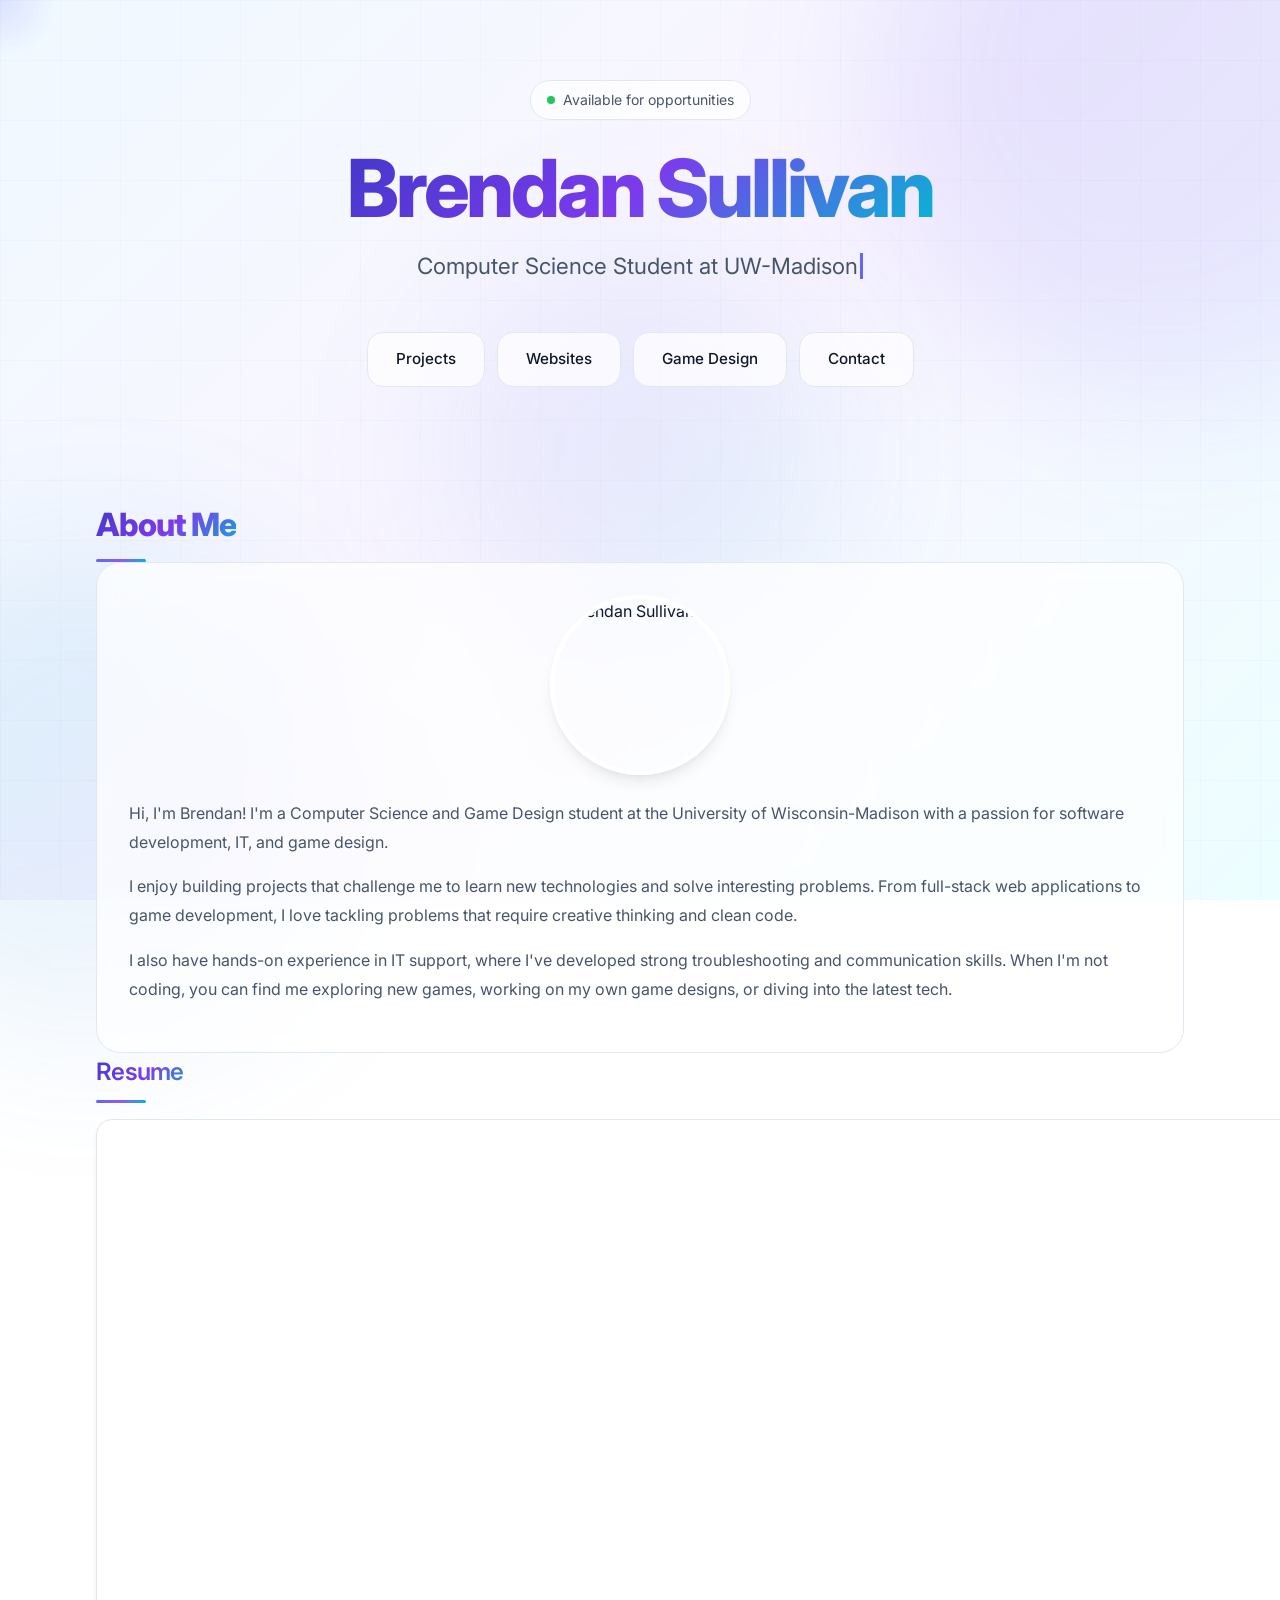
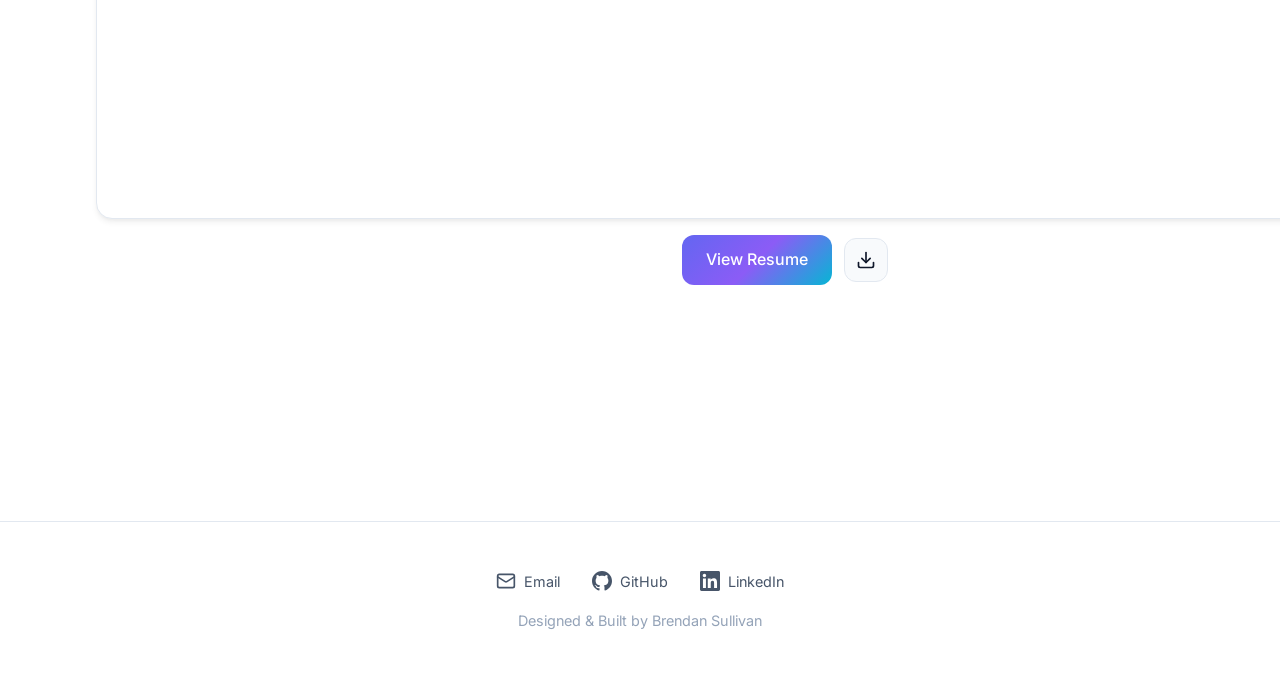
==== commit 1a1aa5d1: "Fixed typing animation" ====
--- a/index.html
+++ b/index.html
@@ -43,7 +43,7 @@
                 <h2>About Me</h2>
                 <div class="about-content">
                     <img src="photo.png" alt="Brendan Sullivan" class="profile-photo">
-                    <p>Hi, I'm Brendan! I'm a Computer Science student at the University of Wisconsin-Madison with a passion for software development, IT, and game design.</p>
+                    <p>Hi, I'm Brendan! I'm a Computer Science and Game Design student at the University of Wisconsin-Madison with a passion for software development, IT, and game design.</p>
                     <p>I enjoy building projects that challenge me to learn new technologies and solve interesting problems. From full-stack web applications to game development, I love tackling problems that require creative thinking and clean code.</p>
                     <p>I also have hands-on experience in IT support, where I've developed strong troubleshooting and communication skills. When I'm not coding, you can find me exploring new games, working on my own game designs, or diving into the latest tech.</p>
                 </div>
@@ -111,7 +111,8 @@
     <script>
         // Typing Animation
         const phrases = [
-            "Computer Science Student at University of Wisconsin-Madison",
+            "Computer Science Student at UW-Madison",
+            "Game Design Student at UW-Madison",
             "Software Engineer",
             "IT Support Analyst",
             "Game Developer",
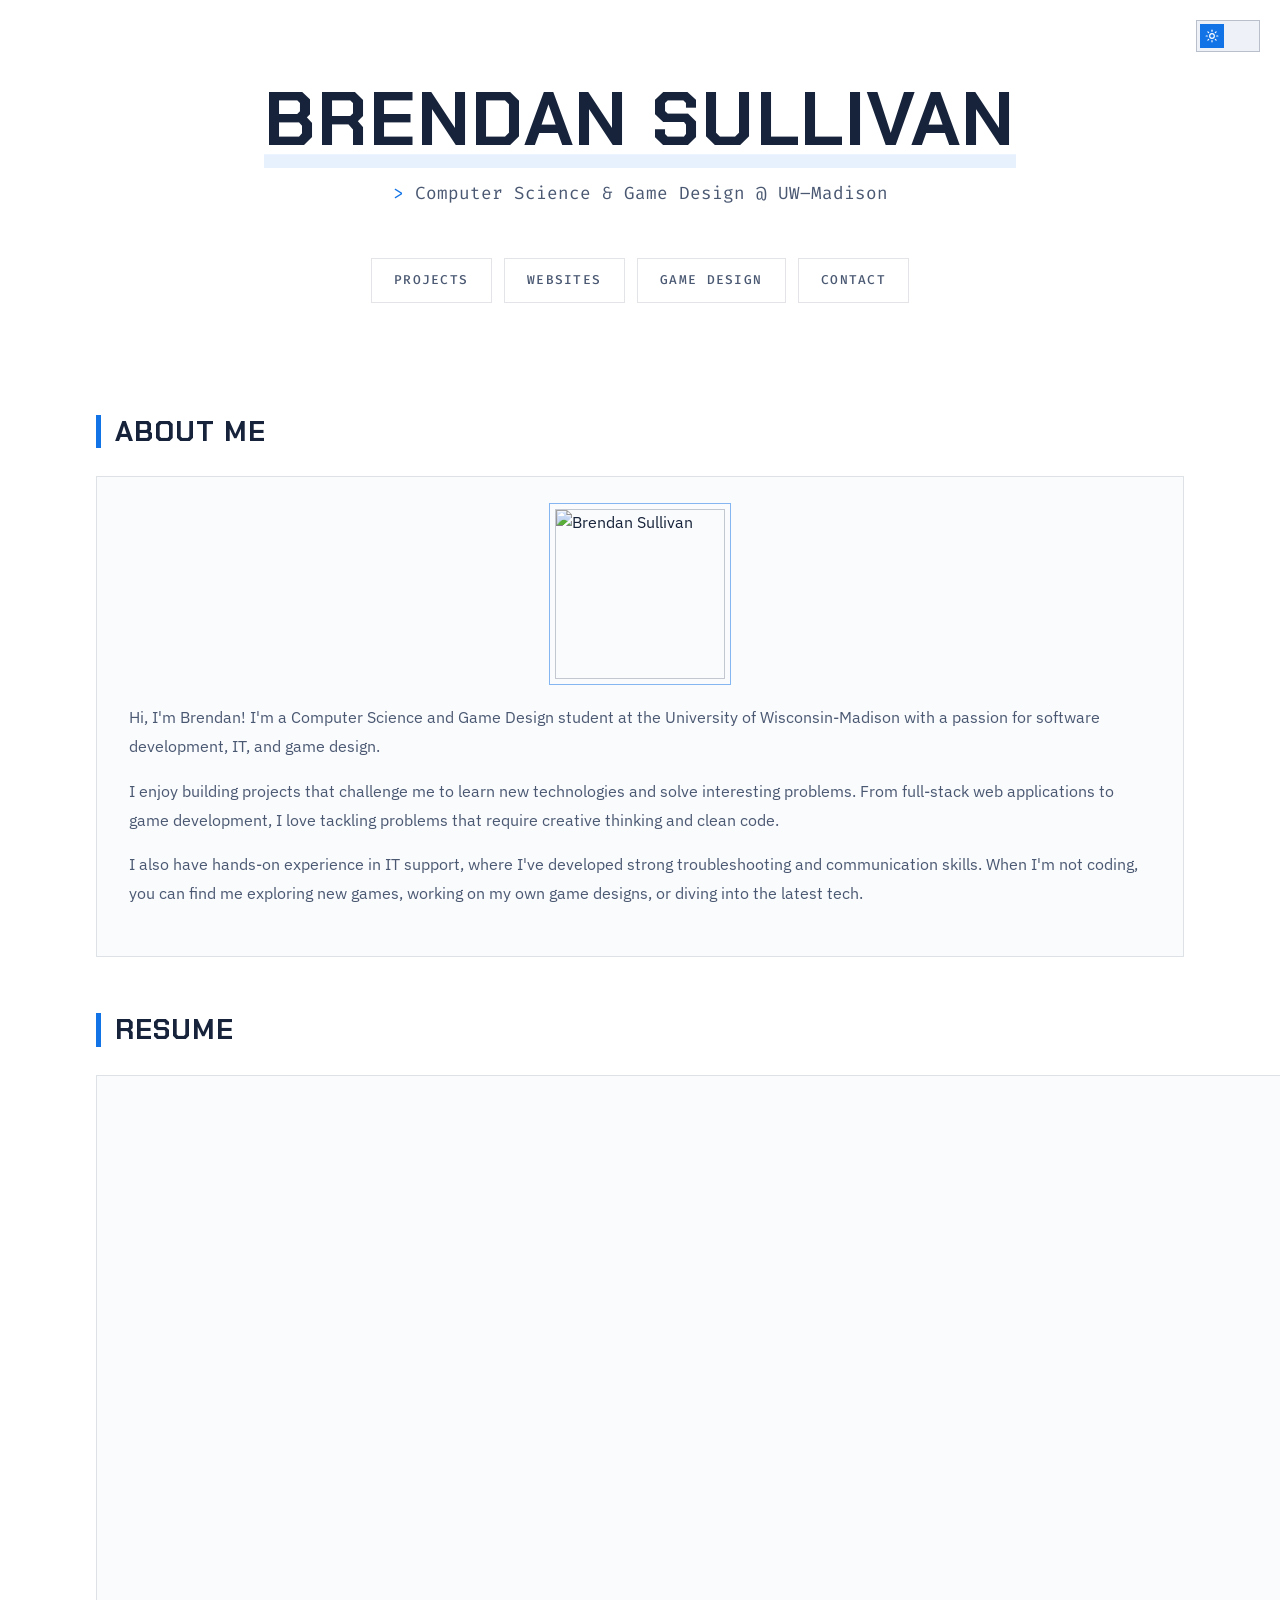
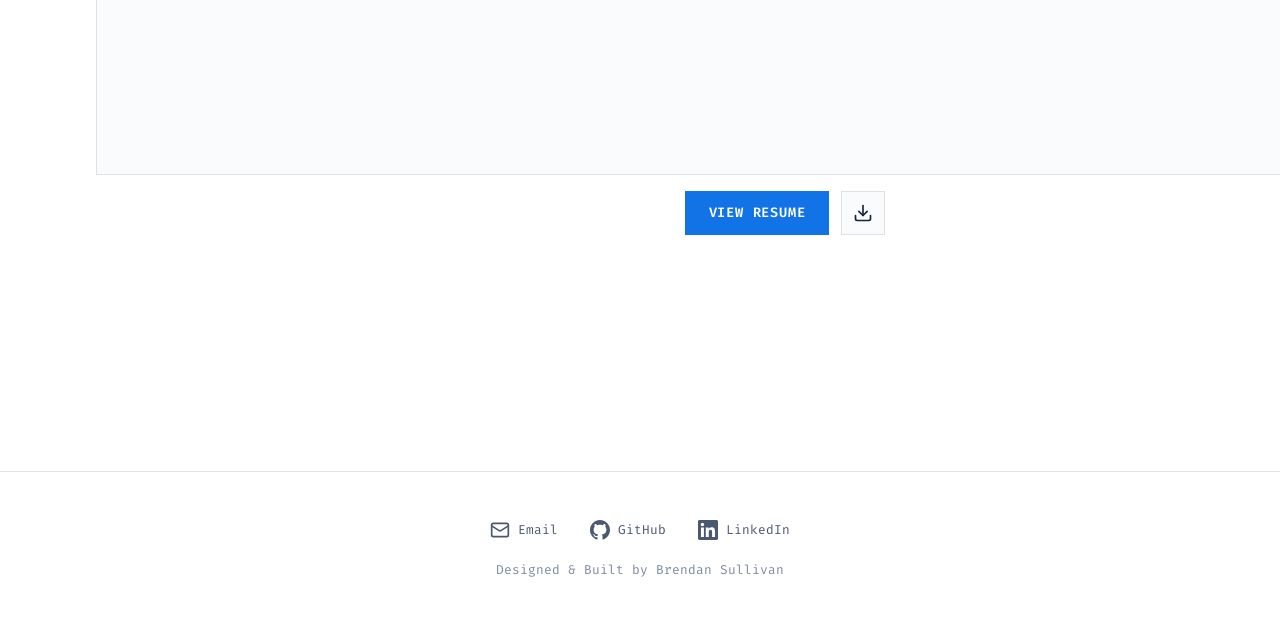
==== commit 241a1d20: "Merge pull request #7 from Finn383/main Redesign" ====
--- a/index.html
+++ b/index.html
@@ -5,29 +5,22 @@
     <meta name="viewport" content="width=device-width, initial-scale=1.0">
     <title>Brendan Sullivan | Software Engineer</title>
     <link rel="stylesheet" href="styles.css">
+    <script src="theme.js"></script>
     <script src="https://cdnjs.cloudflare.com/ajax/libs/pdf.js/3.11.174/pdf.min.js"></script>
 </head>
 <body>
-    <!-- Mouse Follower -->
-    <div class="mouse-follower" id="mouseFollower"></div>
-
-    <!-- Animated Background -->
-    <div class="bg-gradient-animated"></div>
-    <div class="bg-grid"></div>
-    <div class="bg-blob bg-blob-1"></div>
-    <div class="bg-blob bg-blob-2"></div>
-    <div class="bg-blob bg-blob-3"></div>
+    <button class="theme-toggle" id="themeToggle" role="switch" aria-label="Toggle dark mode" title="Toggle dark mode">
+        <span class="toggle-knob">
+            <svg class="icon-sun" width="14" height="14" viewBox="0 0 24 24" fill="none" stroke="currentColor" stroke-width="2" stroke-linecap="round" stroke-linejoin="round"><circle cx="12" cy="12" r="4"/><path d="M12 2v2"/><path d="M12 20v2"/><path d="m4.93 4.93 1.41 1.41"/><path d="m17.66 17.66 1.41 1.41"/><path d="M2 12h2"/><path d="M20 12h2"/><path d="m6.34 17.66-1.41 1.41"/><path d="m19.07 4.93-1.41 1.41"/></svg>
+            <svg class="icon-moon" width="14" height="14" viewBox="0 0 24 24" fill="none" stroke="currentColor" stroke-width="2" stroke-linecap="round" stroke-linejoin="round"><path d="M12 3a6 6 0 0 0 9 9 9 9 0 1 1-9-9z"/></svg>
+        </span>
+    </button>
 
     <header class="header header-compact">
-        <div class="hero-badge">
-            Available for opportunities
-        </div>
         <h1 class="name">
             <span class="name-gradient">Brendan Sullivan</span>
         </h1>
-        <p class="subtitle">
-            <span class="typing-text" id="typingText"></span><span class="typing-cursor"></span>
-        </p>
+        <p class="subtitle">Computer Science &amp; Game Design @ UW&ndash;Madison</p>
         <nav class="tabs">
             <a href="projects.html" class="tab">Projects</a>
             <a href="websites.html" class="tab">Websites</a>
@@ -109,56 +102,6 @@
     </footer>
 
     <script>
-        // Typing Animation
-        const phrases = [
-            "Computer Science Student at UW-Madison",
-            "Game Design Student at UW-Madison",
-            "Software Engineer",
-            "IT Support Analyst",
-            "Game Developer",
-            "Full Stack Developer"
-        ];
-
-        let phraseIndex = 0;
-        let charIndex = 0;
-        let isDeleting = false;
-        let typingSpeed = 50;
-
-        function typeText() {
-            const currentPhrase = phrases[phraseIndex];
-            const typingElement = document.getElementById('typingText');
-
-            if (isDeleting) {
-                typingElement.textContent = currentPhrase.substring(0, charIndex - 1);
-                charIndex--;
-                typingSpeed = 30;
-            } else {
-                typingElement.textContent = currentPhrase.substring(0, charIndex + 1);
-                charIndex++;
-                typingSpeed = 50;
-            }
-
-            if (!isDeleting && charIndex === currentPhrase.length) {
-                isDeleting = true;
-                typingSpeed = 2000;
-            } else if (isDeleting && charIndex === 0) {
-                isDeleting = false;
-                phraseIndex = (phraseIndex + 1) % phrases.length;
-                typingSpeed = 500;
-            }
-
-            setTimeout(typeText, typingSpeed);
-        }
-
-        typeText();
-
-        // Mouse Follower
-        const follower = document.getElementById('mouseFollower');
-        document.addEventListener('mousemove', (e) => {
-            follower.style.left = e.clientX + 'px';
-            follower.style.top = e.clientY + 'px';
-        });
-
         pdfjsLib.GlobalWorkerOptions.workerSrc = 'https://cdnjs.cloudflare.com/ajax/libs/pdf.js/3.11.174/pdf.worker.min.js';
 
         async function renderPDF(url, canvasId, containerId) {
--- a/styles.css
+++ b/styles.css
@@ -1,4 +1,4 @@
-@import url('https://fonts.googleapis.com/css2?family=Inter:wght@300;400;500;600;700;800&family=Fira+Code:wght@400;500&display=swap');
+@import url('https://fonts.googleapis.com/css2?family=Chakra+Petch:wght@500;600;700&family=IBM+Plex+Sans:wght@400;500;600&family=Fira+Code:wght@400;500&display=swap');
 
 /* ========================================
    CSS RESET & VARIABLES
@@ -11,49 +11,131 @@
 
 :root {
     /* Colors */
-    --primary: #6366f1;
-    --primary-light: #818cf8;
-    --primary-dark: #4f46e5;
-    --accent: #06b6d4;
-    --accent-2: #8b5cf6;
-
-    --text: #0f172a;
-    --text-secondary: #475569;
-    --text-muted: #94a3b8;
-
-    --bg: #ffffff;
-    --bg-secondary: #f8fafc;
-    --bg-card: #ffffff;
-    --bg-glass: rgba(255, 255, 255, 0.7);
-
-    --border: #e2e8f0;
-    --border-light: #f1f5f9;
-
-    /* Gradients */
-    --gradient-primary: linear-gradient(135deg, #6366f1 0%, #8b5cf6 50%, #06b6d4 100%);
-    --gradient-text: linear-gradient(135deg, #4338ca 0%, #7c3aed 50%, #06b6d4 100%);
-    --gradient-bg: linear-gradient(135deg, #f0f9ff 0%, #faf5ff 50%, #ecfeff 100%);
-    --gradient-card: linear-gradient(135deg, rgba(99, 102, 241, 0.05) 0%, rgba(6, 182, 212, 0.05) 100%);
+    --accent: #1273E6;
+    --accent-bright: #3D8BEA;
+    --accent-dim: rgba(18, 115, 230, 0.1);
+    --success: #1A7F4E;
+
+    --text: #17233A;
+    --text-secondary: #4A5872;
+    --text-muted: #7C8AA0;
+
+    --bg: #FFFFFF;
+    --bg-secondary: #F4F7FB;
+    --bg-card: #FAFBFD;
+    --bg-elevated: #EEF2F8;
+
+    --border: rgba(23, 35, 58, 0.12);
+    --border-strong: rgba(23, 35, 58, 0.24);
+    --border-accent: rgba(18, 115, 230, 0.5);
 
     /* Shadows */
-    --shadow-sm: 0 1px 2px rgba(0, 0, 0, 0.04);
-    --shadow-md: 0 4px 6px -1px rgba(0, 0, 0, 0.07), 0 2px 4px -1px rgba(0, 0, 0, 0.04);
-    --shadow-lg: 0 10px 15px -3px rgba(0, 0, 0, 0.08), 0 4px 6px -2px rgba(0, 0, 0, 0.04);
-    --shadow-xl: 0 20px 25px -5px rgba(0, 0, 0, 0.08), 0 10px 10px -5px rgba(0, 0, 0, 0.03);
-    --shadow-glow: 0 0 40px rgba(99, 102, 241, 0.15);
-    --shadow-glow-lg: 0 0 60px rgba(99, 102, 241, 0.2);
+    --shadow-md: 0 4px 12px rgba(23, 35, 58, 0.08);
+    --shadow-lg: 0 12px 32px rgba(23, 35, 58, 0.12);
+    --glow-accent: 0 0 0 1px var(--border-accent), 0 8px 32px rgba(18, 115, 230, 0.08);
+
+    /* Type */
+    --font-display: 'Chakra Petch', sans-serif;
+    --font-body: 'IBM Plex Sans', -apple-system, sans-serif;
+    --font-mono: 'Fira Code', monospace;
 
     /* Animation */
     --ease-out: cubic-bezier(0.16, 1, 0.3, 1);
-    --ease-in-out: cubic-bezier(0.65, 0, 0.35, 1);
 
     /* Spacing */
     --container-max: 1400px;
-    --radius-sm: 8px;
-    --radius-md: 12px;
-    --radius-lg: 16px;
-    --radius-xl: 24px;
-}
+    --radius-sm: 0;
+    --radius-md: 0;
+    --radius-lg: 0;
+    --radius-xl: 0;
+}
+
+/* ========================================
+   DARK MODE
+   ======================================== */
+html.dark {
+    --accent: #58A6FF;
+    --accent-bright: #79BBFF;
+    --accent-dim: rgba(88, 166, 255, 0.14);
+    --success: #4ADE80;
+
+    --text: #E6EDF7;
+    --text-secondary: #97A5BB;
+    --text-muted: #66738A;
+
+    --bg: #0E1830;
+    --bg-secondary: #131E38;
+    --bg-card: #16223F;
+    --bg-elevated: #1D2C4F;
+
+    --border: rgba(160, 190, 235, 0.16);
+    --border-strong: rgba(160, 190, 235, 0.3);
+    --border-accent: rgba(88, 166, 255, 0.55);
+
+    --shadow-md: 0 4px 12px rgba(2, 6, 16, 0.4);
+    --shadow-lg: 0 12px 32px rgba(2, 6, 16, 0.5);
+}
+
+html.dark .img-arrow {
+    background: rgba(13, 20, 38, 0.85);
+}
+
+html.dark .tag {
+    border-color: rgba(88, 166, 255, 0.3);
+}
+
+html.dark .tag-lang {
+    background: rgba(74, 222, 128, 0.12);
+    color: #7FE8A5;
+    border-color: rgba(74, 222, 128, 0.28);
+}
+
+html.dark .tag-lang:hover {
+    border-color: rgba(74, 222, 128, 0.55);
+}
+
+/* ========================================
+   THEME TOGGLE
+   ======================================== */
+.theme-toggle {
+    position: fixed;
+    top: 1.25rem;
+    right: 1.25rem;
+    z-index: 1000;
+    width: 64px;
+    height: 32px;
+    background: var(--bg-elevated);
+    border: 1px solid var(--border-strong);
+    cursor: pointer;
+    padding: 0;
+    transition: border-color 0.2s var(--ease-out);
+}
+
+.theme-toggle:hover {
+    border-color: var(--border-accent);
+}
+
+.toggle-knob {
+    position: absolute;
+    top: 3px;
+    left: 3px;
+    width: 24px;
+    height: 24px;
+    background: var(--accent);
+    color: #FFFFFF;
+    display: flex;
+    align-items: center;
+    justify-content: center;
+    transition: transform 0.25s var(--ease-out);
+}
+
+html.dark .toggle-knob {
+    transform: translateX(32px);
+}
+
+.theme-toggle .icon-moon { display: none; }
+html.dark .theme-toggle .icon-moon { display: block; }
+html.dark .theme-toggle .icon-sun { display: none; }
 
 /* ========================================
    BASE STYLES
@@ -63,11 +145,10 @@
 }
 
 body {
-    font-family: 'Inter', -apple-system, BlinkMacSystemFont, sans-serif;
+    font-family: var(--font-body);
     line-height: 1.6;
     color: var(--text);
-    background: var(--gradient-bg);
-    background-attachment: fixed;
+    background: var(--bg);
     min-height: 100vh;
     overflow-x: hidden;
     -webkit-font-smoothing: antialiased;
@@ -75,78 +156,17 @@
 }
 
 ::selection {
-    background: var(--primary);
-    color: white;
-}
-
-/* ========================================
-   ANIMATED BACKGROUND
-   ======================================== */
-.bg-gradient-animated {
-    position: fixed;
-    top: 0;
-    left: 0;
-    right: 0;
-    bottom: 0;
-    background: var(--gradient-bg);
-    z-index: -2;
-}
-
-.bg-grid {
-    position: fixed;
-    top: 0;
-    left: 0;
-    right: 0;
-    bottom: 0;
-    background-image:
-        linear-gradient(rgba(99, 102, 241, 0.03) 1px, transparent 1px),
-        linear-gradient(90deg, rgba(99, 102, 241, 0.03) 1px, transparent 1px);
-    background-size: 60px 60px;
-    z-index: -1;
-}
-
-.bg-blob {
-    position: fixed;
-    border-radius: 50%;
-    filter: blur(80px);
-    opacity: 0.5;
-    z-index: -1;
-    animation: float 20s ease-in-out infinite;
-}
-
-.bg-blob-1 {
-    width: 600px;
-    height: 600px;
-    background: linear-gradient(135deg, rgba(99, 102, 241, 0.3), rgba(139, 92, 246, 0.2));
-    top: -200px;
-    right: -200px;
-    animation-delay: 0s;
-}
-
-.bg-blob-2 {
-    width: 500px;
-    height: 500px;
-    background: linear-gradient(135deg, rgba(6, 182, 212, 0.25), rgba(99, 102, 241, 0.15));
-    bottom: -150px;
-    left: -150px;
-    animation-delay: -7s;
-}
-
-.bg-blob-3 {
-    width: 400px;
-    height: 400px;
-    background: linear-gradient(135deg, rgba(139, 92, 246, 0.2), rgba(6, 182, 212, 0.2));
-    top: 50%;
-    left: 50%;
-    transform: translate(-50%, -50%);
-    animation-delay: -14s;
-}
-
-@keyframes float {
-    0%, 100% { transform: translate(0, 0) scale(1); }
-    25% { transform: translate(30px, -30px) scale(1.05); }
-    50% { transform: translate(-20px, 20px) scale(0.95); }
-    75% { transform: translate(20px, 30px) scale(1.02); }
+    background: var(--accent);
+    color: #FFFFFF;
+}
+
+:focus-visible {
+    outline: 2px solid var(--accent);
+    outline-offset: 2px;
+}
+
+h1, h2, h3, h4 {
+    font-family: var(--font-display);
 }
 
 /* ========================================
@@ -177,68 +197,41 @@
     padding: 5rem 2rem 3rem;
 }
 
-.hero-badge {
-    display: inline-flex;
-    align-items: center;
-    gap: 0.5rem;
-    padding: 0.5rem 1rem;
-    background: var(--bg-glass);
-    backdrop-filter: blur(10px);
-    border: 1px solid var(--border);
-    border-radius: 50px;
-    font-size: 0.875rem;
-    color: var(--text-secondary);
-    margin-bottom: 1.5rem;
-    animation: fadeInUp 0.6s var(--ease-out) both;
-}
-
-.hero-badge::before {
-    content: '';
-    width: 8px;
-    height: 8px;
-    background: #22c55e;
-    border-radius: 50%;
-    animation: pulse 2s ease-in-out infinite;
-}
-
-@keyframes pulse {
-    0%, 100% { opacity: 1; transform: scale(1); }
-    50% { opacity: 0.5; transform: scale(1.2); }
-}
-
 .name {
-    font-size: clamp(3rem, 8vw, 5rem);
-    font-weight: 800;
-    letter-spacing: -0.04em;
-    line-height: 1.1;
-    margin-bottom: 1rem;
+    font-family: var(--font-display);
+    font-size: clamp(2.75rem, 7.5vw, 4.75rem);
+    font-weight: 700;
+    text-transform: uppercase;
+    letter-spacing: 0.02em;
+    line-height: 1.05;
+    margin-bottom: 1.25rem;
     animation: fadeInUp 0.6s var(--ease-out) 0.1s both;
 }
 
 .name-gradient {
-    background: var(--gradient-text);
-    -webkit-background-clip: text;
-    -webkit-text-fill-color: transparent;
-    background-clip: text;
+    color: var(--text);
+    /* amber underline slab instead of gradient text */
+    box-shadow: inset 0 -0.18em 0 var(--accent-dim);
 }
 
 .subtitle {
-    font-size: clamp(1.1rem, 2.5vw, 1.4rem);
+    font-family: var(--font-mono);
+    font-size: clamp(0.95rem, 2vw, 1.1rem);
     color: var(--text-secondary);
     margin-bottom: 3rem;
-    font-weight: 400;
     animation: fadeInUp 0.6s var(--ease-out) 0.2s both;
-}
-
-.subtitle-highlight {
-    color: var(--primary);
-    font-weight: 500;
+    min-height: 1.7em;
+}
+
+.subtitle::before {
+    content: '> ';
+    color: var(--accent);
 }
 
 @keyframes fadeInUp {
     from {
         opacity: 0;
-        transform: translateY(30px);
+        transform: translateY(24px);
     }
     to {
         opacity: 1;
@@ -259,78 +252,31 @@
 
 .tab {
     position: relative;
-    padding: 0.875rem 1.75rem;
-    background: var(--bg-glass);
-    backdrop-filter: blur(10px);
-    color: var(--text);
-    font-size: 0.95rem;
+    padding: 0.7rem 1.4rem;
+    background: transparent;
+    color: var(--text-secondary);
+    font-family: var(--font-mono);
+    font-size: 0.8rem;
     font-weight: 500;
-    border-radius: var(--radius-lg);
+    text-transform: uppercase;
+    letter-spacing: 0.1em;
+    border-radius: var(--radius-sm);
     cursor: pointer;
     text-decoration: none;
-    transition: all 0.3s var(--ease-out);
+    transition: color 0.2s var(--ease-out), border-color 0.2s var(--ease-out), background 0.2s var(--ease-out);
     border: 1px solid var(--border);
-    overflow: hidden;
-}
-
-.tab::before {
-    content: '';
-    position: absolute;
-    inset: 0;
-    background: var(--gradient-primary);
-    opacity: 0;
-    transition: opacity 0.3s var(--ease-out);
-    z-index: -1;
 }
 
 .tab:hover {
-    color: white;
-    border-color: transparent;
-    transform: translateY(-3px);
-    box-shadow: var(--shadow-lg), var(--shadow-glow);
-}
-
-.tab:hover::before {
-    opacity: 1;
+    color: var(--text);
+    border-color: var(--border-strong);
+    background: var(--bg-card);
 }
 
 .tab.active {
-    color: white;
-    border-color: transparent;
-    box-shadow: var(--shadow-lg), var(--shadow-glow);
-}
-
-.tab.active::before {
-    opacity: 1;
-}
-
-/* Scroll indicator */
-.scroll-indicator {
-    position: absolute;
-    bottom: 2rem;
-    left: 50%;
-    transform: translateX(-50%);
-    display: flex;
-    flex-direction: column;
-    align-items: center;
-    gap: 0.5rem;
-    color: var(--text-muted);
-    font-size: 0.8rem;
-    animation: fadeInUp 0.6s var(--ease-out) 0.5s both;
-}
-
-.scroll-indicator-line {
-    width: 1px;
-    height: 40px;
-    background: linear-gradient(to bottom, var(--primary), transparent);
-    animation: scrollLine 2s ease-in-out infinite;
-}
-
-@keyframes scrollLine {
-    0%, 100% { transform: scaleY(0); transform-origin: top; }
-    50% { transform: scaleY(1); transform-origin: top; }
-    51% { transform-origin: bottom; }
-    100% { transform: scaleY(0); transform-origin: bottom; }
+    color: var(--accent);
+    border-color: var(--border-accent);
+    background: var(--accent-dim);
 }
 
 /* ========================================
@@ -343,19 +289,20 @@
 }
 
 .name-link {
-    font-size: 1.75rem;
+    font-family: var(--font-display);
+    font-size: 1.5rem;
     font-weight: 700;
+    text-transform: uppercase;
+    letter-spacing: 0.03em;
     color: var(--text);
     text-decoration: none;
     display: inline-block;
     margin-bottom: 1.5rem;
-    letter-spacing: -0.03em;
-    transition: all 0.3s var(--ease-out);
+    transition: color 0.2s var(--ease-out);
 }
 
 .name-link:hover {
-    color: var(--primary);
-    transform: scale(1.02);
+    color: var(--accent);
 }
 
 /* ========================================
@@ -371,105 +318,27 @@
     to { opacity: 1; }
 }
 
-.page-title {
-    font-size: 2.5rem;
-    font-weight: 700;
-    margin-bottom: 2rem;
-    color: var(--text);
-    letter-spacing: -0.03em;
-}
-
 /* ========================================
    SECTION HEADERS
    ======================================== */
-.section-header {
-    margin-bottom: 2rem;
-}
-
-.section-label {
-    display: inline-flex;
-    align-items: center;
-    gap: 0.5rem;
-    font-size: 0.8rem;
-    font-weight: 600;
-    text-transform: uppercase;
-    letter-spacing: 0.1em;
-    color: var(--primary);
-    margin-bottom: 0.5rem;
-}
-
-.section-label::before {
-    content: '';
-    width: 20px;
-    height: 2px;
-    background: var(--gradient-primary);
-    border-radius: 1px;
-}
-
-.section-title {
-    font-size: 2.25rem;
-    font-weight: 800;
-    background: var(--gradient-text);
-    -webkit-background-clip: text;
-    -webkit-text-fill-color: transparent;
-    background-clip: text;
-    letter-spacing: -0.03em;
-    position: relative;
-    display: block;
-    width: fit-content;
-    padding-bottom: 0.5rem;
-    margin-bottom: 2rem;
-}
-
-.section-title::after {
-    content: '';
-    position: absolute;
-    bottom: 0;
-    left: 0;
-    width: 60px;
-    height: 4px;
-    background: var(--gradient-primary);
-    border-radius: 2px;
-}
-
-/* Standalone section titles (without section-header wrapper) */
+.section-title,
 .roblox-section > .section-title,
 .games-grid-section > .section-title,
 .about-section h2,
 .contact-section h2,
 .document-section h2 {
-    font-size: 2rem;
-    font-weight: 800;
-    background: var(--gradient-text);
-    -webkit-background-clip: text;
-    -webkit-text-fill-color: transparent;
-    background-clip: text;
-    letter-spacing: -0.03em;
-    position: relative;
-    display: inline-block;
-    padding-bottom: 0.75rem;
-    margin-bottom: 1.5rem;
-}
-
-.roblox-section > .section-title::after,
-.games-grid-section > .section-title::after,
-.about-section h2::after,
-.contact-section h2::after,
-.document-section h2::after {
-    content: '';
-    position: absolute;
-    bottom: 0;
-    left: 0;
-    width: 50px;
-    height: 3px;
-    background: var(--gradient-primary);
-    border-radius: 2px;
-    transition: width 0.3s var(--ease-out);
-}
-
-.roblox-section:hover > .section-title::after,
-.games-grid-section:hover > .section-title::after {
-    width: 80px;
+    font-family: var(--font-display);
+    font-size: 1.75rem;
+    font-weight: 700;
+    text-transform: uppercase;
+    letter-spacing: 0.04em;
+    color: var(--text);
+    display: block;
+    width: fit-content;
+    margin-bottom: 1.75rem;
+    border-left: 5px solid var(--accent);
+    padding-left: 0.85rem;
+    line-height: 1.2;
 }
 
 /* ========================================
@@ -482,69 +351,50 @@
 }
 
 /* ========================================
-   PROJECT CARD - GLASSMORPHISM
+   PROJECT CARD
    ======================================== */
 .project-card {
     position: relative;
-    background: var(--bg-glass);
-    backdrop-filter: blur(20px);
-    border-radius: var(--radius-xl);
+    background: var(--bg-card);
+    border-radius: var(--radius-lg);
     padding: 2rem;
     border: 1px solid var(--border);
-    transition: all 0.4s var(--ease-out);
+    transition: transform 0.3s var(--ease-out), border-color 0.3s var(--ease-out), box-shadow 0.3s var(--ease-out);
     overflow: hidden;
 }
 
+/* loading-bar sweep across the top on hover */
 .project-card::before {
     content: '';
     position: absolute;
     top: 0;
     left: 0;
     right: 0;
-    height: 3px;
-    background: var(--gradient-primary);
+    height: 2px;
+    background: var(--accent);
     transform: scaleX(0);
     transform-origin: left;
-    transition: transform 0.4s var(--ease-out);
-}
-
-.project-card::after {
-    content: '';
-    position: absolute;
-    inset: 0;
-    background: var(--gradient-card);
-    opacity: 0;
-    transition: opacity 0.4s var(--ease-out);
-    pointer-events: none;
+    transition: transform 0.35s var(--ease-out);
 }
 
 .project-card:hover {
-    transform: translateY(-8px);
-    border-color: rgba(99, 102, 241, 0.3);
-    box-shadow: var(--shadow-xl), var(--shadow-glow);
+    transform: translateY(-4px);
+    border-color: var(--border-accent);
+    box-shadow: var(--shadow-lg);
 }
 
 .project-card:hover::before {
     transform: scaleX(1);
 }
 
-.project-card:hover::after {
-    opacity: 1;
-}
-
 .project-card h3 {
-    position: relative;
-    z-index: 1;
-    font-size: 1.4rem;
+    font-size: 1.3rem;
     font-weight: 600;
     margin-bottom: 0.75rem;
     color: var(--text);
-    letter-spacing: -0.02em;
 }
 
 .project-card p {
-    position: relative;
-    z-index: 1;
     color: var(--text-secondary);
     margin-bottom: 1.25rem;
     font-size: 0.95rem;
@@ -552,8 +402,6 @@
 }
 
 .project-tags {
-    position: relative;
-    z-index: 1;
     display: flex;
     flex-wrap: wrap;
     gap: 0.5rem;
@@ -561,42 +409,37 @@
 }
 
 .tag {
-    padding: 0.35rem 0.9rem;
-    background: var(--bg-secondary);
-    color: var(--primary);
-    border-radius: 50px;
-    font-size: 0.8rem;
+    padding: 0.3rem 0.7rem;
+    background: var(--accent-dim);
+    color: var(--accent);
+    border-radius: var(--radius-sm);
+    font-family: var(--font-mono);
+    font-size: 0.72rem;
+    border: 1px solid rgba(18, 115, 230, 0.25);
+    transition: border-color 0.2s var(--ease-out);
+}
+
+.tag:hover {
+    border-color: var(--border-accent);
+}
+
+.tag-lang {
+    padding: 0.3rem 0.7rem;
+    background: rgba(26, 127, 78, 0.1);
+    color: #1A7F4E;
+    border-radius: var(--radius-sm);
+    font-family: var(--font-mono);
+    font-size: 0.72rem;
     font-weight: 500;
-    transition: all 0.2s var(--ease-out);
-    border: 1px solid transparent;
-}
-
-.tag:hover {
-    background: var(--primary);
-    color: white;
-    transform: translateY(-2px);
-    box-shadow: 0 4px 12px rgba(99, 102, 241, 0.3);
-}
-
-.tag-lang {
-    padding: 0.35rem 0.9rem;
-    background: linear-gradient(135deg, #fef3c7, #fde68a);
-    color: #b45309;
-    border-radius: 50px;
-    font-size: 0.8rem;
-    font-weight: 600;
-    transition: all 0.2s var(--ease-out);
-    border: 1px solid rgba(180, 83, 9, 0.1);
+    border: 1px solid rgba(26, 127, 78, 0.3);
+    transition: border-color 0.2s var(--ease-out);
 }
 
 .tag-lang:hover {
-    transform: translateY(-2px);
-    box-shadow: 0 4px 12px rgba(180, 83, 9, 0.2);
+    border-color: rgba(26, 127, 78, 0.55);
 }
 
 .project-links {
-    position: relative;
-    z-index: 1;
     display: flex;
     gap: 1rem;
 }
@@ -605,15 +448,16 @@
     display: inline-flex;
     align-items: center;
     gap: 0.5rem;
-    color: var(--primary);
+    color: var(--accent);
     text-decoration: none;
+    font-family: var(--font-mono);
     font-weight: 500;
-    font-size: 0.9rem;
-    transition: all 0.2s var(--ease-out);
+    font-size: 0.85rem;
+    transition: color 0.2s var(--ease-out), gap 0.2s var(--ease-out);
 }
 
 .project-link:hover {
-    color: var(--primary-dark);
+    color: var(--accent-bright);
     gap: 0.75rem;
 }
 
@@ -632,15 +476,6 @@
 .roblox-section,
 .games-grid-section {
     margin-bottom: 4rem;
-}
-
-.roblox-section h2,
-.games-grid-section h2 {
-    font-size: 2rem;
-    font-weight: 700;
-    margin-bottom: 2rem;
-    color: var(--text);
-    letter-spacing: -0.02em;
 }
 
 .game-cards {
@@ -652,52 +487,44 @@
 .game-card {
     position: relative;
     background: var(--bg-card);
-    border-radius: var(--radius-xl);
+    border-radius: var(--radius-lg);
     overflow: hidden;
     border: 1px solid var(--border);
-    transition: all 0.4s var(--ease-out);
+    transition: transform 0.3s var(--ease-out), border-color 0.3s var(--ease-out), box-shadow 0.3s var(--ease-out);
 }
 
 .game-card::before {
     content: '';
     position: absolute;
-    inset: 0;
-    background: var(--gradient-primary);
-    opacity: 0;
-    z-index: 0;
-    transition: opacity 0.4s var(--ease-out);
+    top: 0;
+    left: 0;
+    right: 0;
+    height: 2px;
+    background: var(--accent);
+    transform: scaleX(0);
+    transform-origin: left;
+    transition: transform 0.35s var(--ease-out);
+    z-index: 5;
 }
 
 .game-card:hover {
-    transform: translateY(-10px) scale(1.02);
-    border-color: transparent;
-    box-shadow: var(--shadow-xl), var(--shadow-glow-lg);
+    transform: translateY(-4px);
+    border-color: var(--border-accent);
+    box-shadow: var(--shadow-lg);
 }
 
 .game-card:hover::before {
-    opacity: 0.03;
+    transform: scaleX(1);
 }
 
 .game-card-image {
     aspect-ratio: 16 / 9;
     overflow: hidden;
     position: relative;
-}
-
-.game-card-image.square {
-    aspect-ratio: 1 / 1;
-}
-
-.game-card-image.square img,
-.game-card-image.square .carousel-img {
-    object-fit: contain;
-    background: #1a1a2e;
-}
-
-.game-card-image.blurfit {
-    overflow: hidden;
-}
-
+    border-bottom: 1px solid var(--border);
+}
+
+.game-card-image.blurfit,
 .game-card-image.blurfit .image-carousel {
     overflow: hidden;
 }
@@ -711,7 +538,7 @@
     background-size: cover;
     background-position: center;
     filter: blur(20px);
-    opacity: 0.7;
+    opacity: 0.5;
     z-index: 0;
 }
 
@@ -725,17 +552,11 @@
     height: 100%;
     object-fit: cover;
     transition: transform 0.4s var(--ease-out);
+    cursor: zoom-in;
 }
 
 .game-card:hover .single-img {
-    transform: scale(1.05);
-}
-
-.game-card-image .contain-img {
-    width: 100%;
-    height: 100%;
-    object-fit: contain;
-    background: #1a1a2e;
+    transform: scale(1.03);
 }
 
 .image-carousel {
@@ -745,7 +566,8 @@
     display: flex;
     align-items: center;
     justify-content: center;
-    background: linear-gradient(135deg, #1a1a2e, #2d2d44);
+    background: var(--bg-secondary);
+    cursor: zoom-in;
 }
 
 .carousel-img {
@@ -764,28 +586,27 @@
 }
 
 .game-card:hover .carousel-img.active {
-    transform: scale(1.05);
+    transform: scale(1.03);
 }
 
 .img-arrow {
     position: absolute;
     top: 50%;
     transform: translateY(-50%);
-    background: rgba(255, 255, 255, 0.9);
+    background: rgba(255, 255, 255, 0.92);
     color: var(--text);
-    border: none;
+    border: 1px solid var(--border-strong);
     width: 36px;
     height: 36px;
-    border-radius: 50%;
+    border-radius: var(--radius-sm);
     cursor: pointer;
     font-size: 0.9rem;
     display: flex;
     align-items: center;
     justify-content: center;
     opacity: 0;
-    transition: all 0.3s var(--ease-out);
+    transition: opacity 0.25s var(--ease-out), background 0.2s, border-color 0.2s;
     z-index: 10;
-    box-shadow: var(--shadow-md);
 }
 
 .game-card:hover .img-arrow {
@@ -793,14 +614,13 @@
 }
 
 .img-arrow:hover {
-    background: white;
-    transform: translateY(-50%) scale(1.1);
+    background: var(--bg-elevated);
+    border-color: var(--border-accent);
+    color: var(--accent);
 }
 
 .img-arrow.prev { left: 12px; }
 .img-arrow.next { right: 12px; }
-
-.image-carousel { cursor: zoom-in; }
 
 /* Roblox card slider */
 .roblox-slider-wrap {
@@ -828,25 +648,25 @@
     top: 30%;
     transform: translateY(-50%);
     background: var(--bg-card);
-    border: 1px solid var(--border);
+    border: 1px solid var(--border-strong);
     color: var(--text);
     width: 44px;
     height: 44px;
-    border-radius: 50%;
+    border-radius: var(--radius-sm);
     cursor: pointer;
     display: flex;
     align-items: center;
     justify-content: center;
     z-index: 20;
     transition: background 0.2s, border-color 0.2s, color 0.2s;
-    box-shadow: 0 4px 16px rgba(0, 0, 0, 0.4);
+    box-shadow: var(--shadow-md);
     font-size: 1rem;
 }
 
 .cards-arrow:hover {
-    background: var(--accent, #7c3aed);
-    border-color: transparent;
-    color: white;
+    border-color: var(--border-accent);
+    color: var(--accent);
+    background: var(--bg-elevated);
 }
 
 .cards-prev { left: -52px; }
@@ -857,7 +677,7 @@
     display: none;
     position: fixed;
     inset: 0;
-    background: rgba(0, 0, 0, 0.92);
+    background: rgba(5, 6, 8, 0.94);
     z-index: 9999;
     align-items: center;
     justify-content: center;
@@ -874,8 +694,7 @@
     height: calc(min(90vw, 1400px) * 9 / 16);
     max-height: 85vh;
     object-fit: contain;
-    border-radius: 6px;
-    box-shadow: 0 0 80px rgba(0, 0, 0, 0.8);
+    border-radius: var(--radius-md);
     cursor: default;
 }
 
@@ -883,65 +702,74 @@
     position: absolute;
     top: 20px;
     right: 24px;
-    background: rgba(255, 255, 255, 0.1);
-    border: 1px solid rgba(255, 255, 255, 0.2);
-    color: white;
+    background: var(--bg-card);
+    border: 1px solid var(--border-strong);
+    color: var(--text);
     font-size: 1.2rem;
     width: 40px;
     height: 40px;
-    border-radius: 50%;
+    border-radius: var(--radius-sm);
     cursor: pointer;
     display: flex;
     align-items: center;
     justify-content: center;
-    transition: background 0.2s;
+    transition: border-color 0.2s, color 0.2s;
     z-index: 10000;
 }
 
 .lightbox-close:hover {
-    background: rgba(255, 255, 255, 0.25);
+    border-color: var(--border-accent);
+    color: var(--accent);
 }
 
 .lightbox-arrow {
     position: absolute;
     top: 50%;
     transform: translateY(-50%);
-    background: rgba(255, 255, 255, 0.12);
-    border: 1px solid rgba(255, 255, 255, 0.2);
-    color: white;
+    background: var(--bg-card);
+    border: 1px solid var(--border-strong);
+    color: var(--text);
     font-size: 1.3rem;
     width: 48px;
     height: 48px;
-    border-radius: 50%;
+    border-radius: var(--radius-sm);
     cursor: pointer;
     display: flex;
     align-items: center;
     justify-content: center;
-    transition: background 0.2s;
+    transition: border-color 0.2s, color 0.2s;
     z-index: 10000;
 }
 
 .lightbox-arrow:hover {
-    background: rgba(255, 255, 255, 0.28);
+    border-color: var(--border-accent);
+    color: var(--accent);
 }
 
 .lightbox-prev { left: 24px; }
 .lightbox-next { right: 24px; }
 
-.game-card-image .single-img { cursor: zoom-in; }
-
 .game-card-content {
     padding: 1.5rem;
-    position: relative;
-    z-index: 1;
 }
 
 .game-card-content h3 {
-    font-size: 1.25rem;
+    font-size: 1.2rem;
     margin-bottom: 0.5rem;
     color: var(--text);
     font-weight: 600;
-    letter-spacing: -0.02em;
+}
+
+.game-year {
+    font-family: var(--font-mono);
+    font-size: 0.72rem;
+    font-weight: 400;
+    color: var(--text-muted);
+    border: 1px solid var(--border);
+    background: var(--bg-elevated);
+    padding: 0.15rem 0.45rem;
+    margin-left: 0.35rem;
+    vertical-align: middle;
 }
 
 .game-card-content p {
@@ -972,7 +800,7 @@
     content: '▸';
     position: absolute;
     left: 0;
-    color: var(--primary);
+    color: var(--accent);
 }
 
 .game-stats {
@@ -980,9 +808,20 @@
     align-items: center;
     gap: 0.5rem;
     color: var(--text-muted);
-    font-size: 0.85rem;
+    font-family: var(--font-mono);
+    font-size: 0.78rem;
     margin-bottom: 1rem;
-    font-weight: 500;
+}
+
+.game-stats svg {
+    color: var(--accent);
+    flex-shrink: 0;
+}
+
+.game-stats span {
+    display: inline-flex;
+    align-items: center;
+    gap: 0.45rem;
 }
 
 /* ========================================
@@ -992,142 +831,57 @@
     display: inline-flex;
     align-items: center;
     gap: 0.5rem;
-    background: var(--gradient-primary);
-    color: white;
-    padding: 0.875rem 1.75rem;
-    border-radius: var(--radius-md);
+    background: var(--accent);
+    color: var(--bg);
+    padding: 0.8rem 1.6rem;
+    border-radius: var(--radius-sm);
     text-decoration: none;
+    font-family: var(--font-mono);
     font-weight: 600;
-    font-size: 0.95rem;
-    transition: all 0.3s var(--ease-out);
+    font-size: 0.85rem;
+    text-transform: uppercase;
+    letter-spacing: 0.06em;
+    transition: background 0.2s var(--ease-out), transform 0.2s var(--ease-out);
     border: none;
     cursor: pointer;
 }
 
 .play-btn:hover {
-    transform: translateY(-3px);
-    box-shadow: 0 10px 30px rgba(99, 102, 241, 0.4);
+    background: var(--accent-bright);
+    transform: translateY(-2px);
 }
 
 .play-btn.small {
-    padding: 0.6rem 1.25rem;
-    font-size: 0.875rem;
+    padding: 0.55rem 1.15rem;
+    font-size: 0.78rem;
 }
 
 .dev-btn {
     display: inline-flex;
     align-items: center;
     gap: 0.5rem;
-    background: linear-gradient(135deg, #fbbf24, #f59e0b);
-    color: #1a1a1a;
-    padding: 0.875rem 1.75rem;
-    border-radius: var(--radius-md);
+    background: transparent;
+    color: var(--accent);
+    padding: 0.8rem 1.6rem;
+    border-radius: var(--radius-sm);
+    border: 1px solid var(--border-accent);
     text-decoration: none;
+    font-family: var(--font-mono);
     font-weight: 600;
-    font-size: 0.95rem;
-    transition: all 0.3s var(--ease-out);
+    font-size: 0.85rem;
+    text-transform: uppercase;
+    letter-spacing: 0.06em;
+    transition: background 0.2s var(--ease-out), transform 0.2s var(--ease-out);
 }
 
 .dev-btn:hover {
-    transform: translateY(-3px);
-    box-shadow: 0 10px 30px rgba(245, 158, 11, 0.4);
+    background: var(--accent-dim);
+    transform: translateY(-2px);
 }
 
 .dev-btn.small {
-    padding: 0.6rem 1.25rem;
-    font-size: 0.875rem;
-}
-
-/* ========================================
-   PLATFORM BANNERS
-   ======================================== */
-.roblox-banner {
-    background: linear-gradient(135deg, #1a1a2e 0%, #16213e 100%);
-    border-radius: var(--radius-xl);
-    padding: 1.5rem 2rem;
-    margin-top: 2rem;
-    border: 1px solid rgba(255, 255, 255, 0.1);
-}
-
-.roblox-banner-content {
-    display: flex;
-    align-items: center;
-    justify-content: space-between;
-    gap: 1.5rem;
-}
-
-.roblox-banner-content p {
-    color: rgba(255, 255, 255, 0.9);
-    font-size: 1rem;
-    margin: 0;
-    flex: 1;
-}
-
-.roblox-btn {
-    display: inline-flex;
-    align-items: center;
-    gap: 0.5rem;
-    background: white;
-    color: #1a1a2e;
-    padding: 0.75rem 1.5rem;
-    border-radius: var(--radius-md);
-    text-decoration: none;
-    font-weight: 600;
-    font-size: 0.9rem;
-    transition: all 0.3s var(--ease-out);
-    white-space: nowrap;
-}
-
-.roblox-btn:hover {
-    transform: translateY(-2px);
-    box-shadow: 0 8px 25px rgba(0, 0, 0, 0.3);
-}
-
-.itchio-banner {
-    background: linear-gradient(135deg, #fa5c5c 0%, #f14668 100%);
-    border-radius: var(--radius-xl);
-    padding: 1.5rem 2rem;
-    margin-top: 2rem;
-}
-
-.itchio-content {
-    display: flex;
-    align-items: center;
-    justify-content: space-between;
-    gap: 1.5rem;
-}
-
-.itchio-content p {
-    color: white;
-    font-size: 1rem;
-    margin: 0;
-    flex: 1;
-}
-
-.itchio-btn {
-    display: inline-flex;
-    align-items: center;
-    gap: 0.5rem;
-    background: white;
-    color: #fa5c5c;
-    padding: 0.75rem 1.5rem;
-    border-radius: var(--radius-md);
-    text-decoration: none;
-    font-weight: 600;
-    font-size: 0.9rem;
-    transition: all 0.3s var(--ease-out);
-    white-space: nowrap;
-}
-
-.itchio-btn:hover {
-    transform: translateY(-2px);
-    box-shadow: 0 8px 25px rgba(0, 0, 0, 0.2);
-}
-
-.platform-logo {
-    width: 40px !important;
-    height: 40px !important;
-    flex-shrink: 0;
+    padding: 0.55rem 1.15rem;
+    font-size: 0.78rem;
 }
 
 /* ========================================
@@ -1143,18 +897,18 @@
 
 .website-card {
     position: relative;
-    border-radius: var(--radius-xl);
+    border-radius: var(--radius-lg);
     overflow: hidden;
     text-decoration: none;
     display: block;
-    transition: all 0.4s var(--ease-out);
+    transition: transform 0.3s var(--ease-out), border-color 0.3s var(--ease-out), box-shadow 0.3s var(--ease-out);
     border: 1px solid var(--border);
 }
 
 .website-card:hover {
-    transform: translateY(-8px) scale(1.01);
-    box-shadow: var(--shadow-xl), var(--shadow-glow);
-    border-color: transparent;
+    transform: translateY(-4px);
+    border-color: var(--border-accent);
+    box-shadow: var(--shadow-lg);
 }
 
 .website-image {
@@ -1171,7 +925,7 @@
 }
 
 .website-card:hover .website-image img {
-    transform: scale(1.08);
+    transform: scale(1.04);
 }
 
 .website-overlay {
@@ -1180,75 +934,58 @@
     left: 0;
     right: 0;
     padding: 1.5rem;
-    background: linear-gradient(transparent, rgba(0, 0, 0, 0.85));
-    color: white;
+    background: linear-gradient(transparent, rgba(10, 16, 30, 0.9));
+    color: #FFFFFF;
 }
 
 .website-overlay h3 {
-    font-size: 1.2rem;
+    font-size: 1.15rem;
     margin-bottom: 0.25rem;
     font-weight: 600;
 }
 
 .website-overlay p {
-    font-size: 0.9rem;
-    opacity: 0.85;
+    font-size: 0.88rem;
+    color: rgba(255, 255, 255, 0.85);
     margin: 0;
 }
 
 /* ========================================
    CONTACT PAGE
    ======================================== */
-.contact-intro {
-    text-align: center;
-    color: var(--text-secondary);
-    font-size: 1.2rem;
-    margin-bottom: 3rem;
-    max-width: 600px;
-    margin-left: auto;
-    margin-right: auto;
-}
-
 .contact-links {
     display: flex;
     justify-content: center;
-    gap: 1.5rem;
+    gap: 1.25rem;
     flex-wrap: wrap;
     margin-bottom: 3rem;
 }
 
-.hero-contact-links {
-    margin-top: 2rem;
-    margin-bottom: 2.5rem;
-}
-
 .contact-link {
     display: flex;
     align-items: center;
     gap: 0.75rem;
-    padding: 1.25rem 2rem;
-    background: var(--bg-glass);
-    backdrop-filter: blur(10px);
+    padding: 1.1rem 1.9rem;
+    background: var(--bg-card);
     border: 1px solid var(--border);
-    border-radius: var(--radius-lg);
+    border-radius: var(--radius-md);
     text-decoration: none;
     color: var(--text);
-    font-weight: 500;
-    font-size: 1rem;
-    transition: all 0.3s var(--ease-out);
+    font-family: var(--font-mono);
+    font-size: 0.9rem;
+    transition: transform 0.2s var(--ease-out), border-color 0.2s var(--ease-out);
 }
 
 .contact-link:hover {
-    transform: translateY(-4px);
-    border-color: var(--primary);
-    box-shadow: var(--shadow-lg), var(--shadow-glow);
-    color: var(--primary);
+    transform: translateY(-3px);
+    border-color: var(--border-accent);
+    color: var(--accent);
 }
 
 .contact-icon-svg {
-    width: 24px;
-    height: 24px;
-    color: var(--primary);
+    width: 22px;
+    height: 22px;
+    color: var(--accent);
 }
 
 /* Documents Grid */
@@ -1259,18 +996,10 @@
     margin-bottom: 3rem;
 }
 
-.document-section h2 {
-    font-size: 1.5rem;
-    margin-bottom: 1rem;
-    color: var(--text);
-    font-weight: 600;
-}
-
 .pdf-viewer {
     background: var(--bg-card);
-    border-radius: var(--radius-lg);
+    border-radius: var(--radius-md);
     overflow: auto;
-    box-shadow: var(--shadow-md);
     margin-bottom: 1rem;
     height: 700px;
     padding: 10px;
@@ -1286,24 +1015,26 @@
     justify-content: center;
 }
 
-.view-btn,
-.download-btn {
+.view-btn {
     display: inline-flex;
     align-items: center;
     gap: 0.5rem;
-    padding: 0.75rem 1.5rem;
-    background: var(--gradient-primary);
-    color: white;
+    padding: 0.7rem 1.5rem;
+    background: var(--accent);
+    color: var(--bg);
     text-decoration: none;
-    border-radius: var(--radius-md);
-    font-weight: 500;
-    transition: all 0.3s var(--ease-out);
-}
-
-.view-btn:hover,
-.download-btn:hover {
+    border-radius: var(--radius-sm);
+    font-family: var(--font-mono);
+    font-weight: 600;
+    font-size: 0.85rem;
+    text-transform: uppercase;
+    letter-spacing: 0.06em;
+    transition: background 0.2s var(--ease-out), transform 0.2s var(--ease-out);
+}
+
+.view-btn:hover {
+    background: var(--accent-bright);
     transform: translateY(-2px);
-    box-shadow: 0 8px 25px rgba(99, 102, 241, 0.3);
 }
 
 .download-icon-btn {
@@ -1312,59 +1043,47 @@
     justify-content: center;
     width: 44px;
     height: 44px;
-    background: var(--bg-secondary);
+    background: var(--bg-card);
     color: var(--text);
     text-decoration: none;
-    border-radius: var(--radius-md);
-    transition: all 0.3s var(--ease-out);
+    border-radius: var(--radius-sm);
+    transition: border-color 0.2s var(--ease-out), color 0.2s var(--ease-out), transform 0.2s var(--ease-out);
     border: 1px solid var(--border);
 }
 
 .download-icon-btn:hover {
-    background: var(--primary);
-    color: white;
-    border-color: var(--primary);
+    border-color: var(--border-accent);
+    color: var(--accent);
     transform: translateY(-2px);
 }
 
 /* About Section */
-.about-contact-grid {
-    display: grid;
-    grid-template-columns: 3fr 2fr;
-    gap: 2rem;
-    margin-bottom: 3rem;
-}
-
-.about-section h2,
+.about-section {
+    margin-bottom: 3.5rem;
+}
+
 .contact-section {
     max-width: 600px;
     margin: 0 auto;
 }
 
-.contact-section h2 {
-    font-size: 1.5rem;
-    margin-bottom: 1rem;
-    color: var(--text);
-    font-weight: 600;
-}
-
 .about-content {
-    background: var(--bg-glass);
-    backdrop-filter: blur(10px);
+    background: var(--bg-card);
     padding: 2rem;
-    border-radius: var(--radius-xl);
+    border-radius: var(--radius-lg);
     border: 1px solid var(--border);
 }
 
 .profile-photo {
-    width: 180px;
-    height: 180px;
-    border-radius: 50%;
+    width: 170px;
+    height: 170px;
+    border-radius: var(--radius-lg);
     object-fit: cover;
     display: block;
     margin: 0 auto 1.5rem;
-    border: 4px solid white;
-    box-shadow: var(--shadow-lg);
+    border: 1px solid var(--border-strong);
+    outline: 1px solid var(--border-accent);
+    outline-offset: 5px;
 }
 
 .about-content p {
@@ -1375,10 +1094,9 @@
 
 /* Contact Form */
 .contact-form {
-    background: var(--bg-glass);
-    backdrop-filter: blur(10px);
+    background: var(--bg-card);
     padding: 2rem;
-    border-radius: var(--radius-xl);
+    border-radius: var(--radius-lg);
     border: 1px solid var(--border);
     max-width: 600px;
 }
@@ -1390,9 +1108,11 @@
 .form-group label {
     display: block;
     margin-bottom: 0.5rem;
-    font-weight: 500;
-    color: var(--text);
-    font-size: 0.9rem;
+    font-family: var(--font-mono);
+    font-size: 0.78rem;
+    text-transform: uppercase;
+    letter-spacing: 0.08em;
+    color: var(--text-secondary);
 }
 
 .form-group input,
@@ -1400,351 +1120,154 @@
     width: 100%;
     padding: 0.875rem 1rem;
     border: 1px solid var(--border);
-    border-radius: var(--radius-md);
+    border-radius: var(--radius-sm);
     font-size: 1rem;
-    font-family: inherit;
-    transition: all 0.3s var(--ease-out);
-    background: var(--bg);
+    font-family: var(--font-body);
+    transition: border-color 0.2s var(--ease-out), box-shadow 0.2s var(--ease-out);
+    background: var(--bg-secondary);
+    color: var(--text);
 }
 
 .form-group input:focus,
 .form-group textarea:focus {
     outline: none;
-    border-color: var(--primary);
-    box-shadow: 0 0 0 3px rgba(99, 102, 241, 0.1);
+    border-color: var(--accent);
+    box-shadow: 0 0 0 3px var(--accent-dim);
 }
 
 .submit-btn {
     padding: 0.875rem 2rem;
-    background: var(--gradient-primary);
-    color: white;
+    background: var(--accent);
+    color: var(--bg);
     border: none;
+    border-radius: var(--radius-sm);
+    font-family: var(--font-mono);
+    font-size: 0.9rem;
+    font-weight: 600;
+    text-transform: uppercase;
+    letter-spacing: 0.06em;
+    cursor: pointer;
+    transition: background 0.2s var(--ease-out), transform 0.2s var(--ease-out);
+}
+
+.submit-btn:hover {
+    background: var(--accent-bright);
+    transform: translateY(-2px);
+}
+
+.submit-btn:disabled {
+    opacity: 0.5;
+    cursor: default;
+    transform: none;
+}
+
+/* ========================================
+   PLATFORM CTA BANNERS
+   ======================================== */
+.platform-cta {
+    position: relative;
+    margin-top: 2.5rem;
+    padding: 2rem;
+    background: var(--bg-card);
+    border: 1px solid var(--border);
+    border-left: 3px solid var(--accent);
+    border-radius: var(--radius-lg);
+    overflow: hidden;
+}
+
+.platform-cta.itchio-cta {
+    border-left-color: #FA5C5C;
+}
+
+.cta-glow {
+    display: none;
+}
+
+.cta-content {
+    position: relative;
+    z-index: 1;
+    display: flex;
+    align-items: center;
+    gap: 1.5rem;
+}
+
+.cta-icon {
+    width: 60px;
+    height: 60px;
+    background: #17233A;
+    border: 1px solid #17233A;
     border-radius: var(--radius-md);
-    font-size: 1rem;
+    display: flex;
+    align-items: center;
+    justify-content: center;
+    flex-shrink: 0;
+}
+
+.cta-icon img {
+    width: 34px;
+    height: 34px;
+    filter: brightness(0) invert(1);
+}
+
+.itchio-cta .cta-icon img {
+    filter: none;
+}
+
+.cta-text {
+    flex: 1;
+}
+
+.cta-text h3 {
+    color: var(--text);
+    font-size: 1.2rem;
     font-weight: 600;
-    cursor: pointer;
-    transition: all 0.3s var(--ease-out);
-}
-
-.submit-btn:hover {
+    margin-bottom: 0.25rem;
+}
+
+.cta-text p {
+    color: var(--text-secondary);
+    font-size: 0.9rem;
+    margin: 0;
+}
+
+.cta-btn {
+    display: inline-flex;
+    align-items: center;
+    gap: 0.5rem;
+    background: var(--accent);
+    color: var(--bg);
+    padding: 0.8rem 1.5rem;
+    border-radius: var(--radius-sm);
+    text-decoration: none;
+    font-family: var(--font-mono);
+    font-weight: 600;
+    font-size: 0.82rem;
+    text-transform: uppercase;
+    letter-spacing: 0.06em;
+    transition: background 0.2s var(--ease-out), transform 0.2s var(--ease-out);
+    white-space: nowrap;
+}
+
+.cta-btn:hover {
+    background: var(--accent-bright);
     transform: translateY(-2px);
-    box-shadow: 0 8px 25px rgba(99, 102, 241, 0.3);
-}
-
-/* ========================================
-   RESPONSIVE
-   ======================================== */
-@media (max-width: 1000px) {
-    .game-cards {
-        grid-template-columns: repeat(2, 1fr);
-    }
-
-    .roblox-slider-wrap {
-        padding: 0;
-    }
-
-    .game-cards-track {
-        overflow: visible;
-    }
-
-    #robloxTrack {
-        display: grid;
-        grid-template-columns: repeat(2, 1fr);
-        transform: none !important;
-        width: auto;
-    }
-
-    #robloxTrack > .game-card {
-        flex: none;
-    }
-
-    .cards-arrow {
-        display: none;
-    }
-
-    .documents-grid,
-    .about-contact-grid {
-        grid-template-columns: 1fr;
-    }
-}
-
-@media (max-width: 768px) {
-    .name {
-        font-size: 2.5rem;
-    }
-
-    .name-link {
-        font-size: 1.5rem;
-    }
-
-    .subtitle {
-        font-size: 1rem;
-    }
-
-    .tabs {
-        flex-direction: column;
-        align-items: center;
-        gap: 0.5rem;
-    }
-
-    .tab {
-        width: 100%;
-        max-width: 280px;
-        text-align: center;
-    }
-
-    .projects-grid {
-        grid-template-columns: 1fr;
-    }
-
-    .websites-grid {
-        grid-template-columns: 1fr;
-    }
-
-    .contact-links {
-        flex-direction: column;
-        align-items: center;
-    }
-
-    .roblox-banner-content,
-    .itchio-content {
-        flex-direction: column;
-        text-align: center;
-    }
-}
-
-@media (max-width: 600px) {
-    .game-cards {
-        grid-template-columns: 1fr;
-    }
-
-    #robloxTrack {
-        grid-template-columns: 1fr;
-    }
-
-    .container {
-        padding: 1rem;
-    }
-
-    .page-content {
-        padding: 1rem;
-    }
-}
-
-/* ========================================
-   ANIMATIONS FOR SCROLL
-   ======================================== */
-.animate-on-scroll {
-    opacity: 0;
-    transform: translateY(30px);
-    transition: all 0.6s var(--ease-out);
-}
-
-.animate-on-scroll.visible {
-    opacity: 1;
-    transform: translateY(0);
-}
-
-/* Stagger animation delays */
-.animate-on-scroll:nth-child(1) { transition-delay: 0s; }
-.animate-on-scroll:nth-child(2) { transition-delay: 0.1s; }
-.animate-on-scroll:nth-child(3) { transition-delay: 0.2s; }
-.animate-on-scroll:nth-child(4) { transition-delay: 0.3s; }
-.animate-on-scroll:nth-child(5) { transition-delay: 0.4s; }
-.animate-on-scroll:nth-child(6) { transition-delay: 0.5s; }
-
-/* ========================================
-   CAROUSEL NAVIGATION (Recommendations)
-   ======================================== */
-.carousel {
-    position: relative;
-}
-
-.carousel .pdf-viewer {
-    width: 100%;
-}
-
-.carousel-nav {
-    display: flex;
-    justify-content: center;
-    align-items: center;
-    gap: 1rem;
-    margin-top: 1rem;
-}
-
-.carousel-btn {
-    background: var(--gradient-primary);
-    color: white;
-    border: none;
-    width: 44px;
-    height: 44px;
-    border-radius: 50%;
-    font-size: 1rem;
-    cursor: pointer;
-    transition: all 0.3s var(--ease-out);
-    display: flex;
-    align-items: center;
-    justify-content: center;
-    flex-shrink: 0;
-}
-
-.carousel-btn:hover {
-    transform: scale(1.1);
-    box-shadow: 0 8px 25px rgba(99, 102, 241, 0.4);
-}
-
-.carousel-dots {
-    display: flex;
-    align-items: center;
-    gap: 0.5rem;
-}
-
-.dot {
-    width: 12px;
-    height: 12px;
-    border-radius: 50%;
-    background: var(--border);
-    cursor: pointer;
-    transition: all 0.3s var(--ease-out);
-}
-
-.dot:hover {
-    background: var(--text-muted);
-    transform: scale(1.2);
-}
-
-.dot.active {
-    background: var(--primary);
-    transform: scale(1.2);
-}
-
-/* ========================================
-   SKILLS SECTION
-   ======================================== */
-.skills-section {
-    margin-top: 3rem;
-}
-
-.skills-grid {
-    display: grid;
-    grid-template-columns: repeat(auto-fit, minmax(280px, 1fr));
-    gap: 1.5rem;
-}
-
-.skill-category {
-    background: var(--bg-glass);
-    backdrop-filter: blur(10px);
-    border-radius: var(--radius-xl);
-    padding: 1.5rem;
-    border: 1px solid var(--border);
-    transition: all 0.3s var(--ease-out);
-}
-
-.skill-category:hover {
-    transform: translateY(-5px);
-    border-color: rgba(99, 102, 241, 0.3);
-    box-shadow: var(--shadow-lg), var(--shadow-glow);
-}
-
-.skill-category h3 {
-    font-size: 1.1rem;
-    font-weight: 600;
-    margin-bottom: 1rem;
-    color: var(--text);
-    display: flex;
-    align-items: center;
-    gap: 0.5rem;
-}
-
-.skill-category h3 .icon {
-    font-size: 1.25rem;
-}
-
-.skill-tags {
-    display: flex;
-    flex-wrap: wrap;
-    gap: 0.5rem;
-}
-
-.skill-tag {
-    padding: 0.4rem 0.9rem;
-    background: var(--bg-secondary);
-    color: var(--text-secondary);
-    border-radius: 50px;
-    font-size: 0.85rem;
-    font-weight: 500;
-    transition: all 0.2s var(--ease-out);
-    border: 1px solid transparent;
-}
-
-.skill-tag:hover {
-    background: var(--primary);
-    color: white;
-    transform: translateY(-2px);
-}
-
-/* ========================================
-   TYPING ANIMATION
-   ======================================== */
-.typing-text {
-    display: inline;
-}
-
-.typing-cursor {
-    display: inline-block;
-    width: 3px;
-    height: 1.2em;
-    background: var(--primary);
-    margin-left: 2px;
-    animation: blink 1s step-end infinite;
-    vertical-align: text-bottom;
-}
-
-@keyframes blink {
-    0%, 50% { opacity: 1; }
-    51%, 100% { opacity: 0; }
-}
-
-/* ========================================
-   TECH STACK ICONS
-   ======================================== */
-.tech-stack {
-    display: flex;
-    justify-content: center;
-    gap: 2rem;
-    flex-wrap: wrap;
-    margin: 3rem 0;
-    padding: 2rem;
-    background: var(--bg-glass);
-    backdrop-filter: blur(10px);
-    border-radius: var(--radius-xl);
-    border: 1px solid var(--border);
-}
-
-.tech-icon {
-    display: flex;
-    flex-direction: column;
-    align-items: center;
-    gap: 0.5rem;
-    opacity: 0.7;
-    transition: all 0.3s var(--ease-out);
-}
-
-.tech-icon:hover {
-    opacity: 1;
-    transform: translateY(-5px);
-}
-
-.tech-icon img {
-    width: 48px;
-    height: 48px;
-    object-fit: contain;
-}
-
-.tech-icon span {
-    font-size: 0.75rem;
-    color: var(--text-muted);
-    font-weight: 500;
+}
+
+.cta-btn.itchio {
+    background: #FA5C5C;
+    color: #FFF;
+}
+
+.cta-btn.itchio:hover {
+    background: #FF7373;
+}
+
+.cta-btn svg {
+    transition: transform 0.25s var(--ease-out);
+}
+
+.cta-btn:hover svg {
+    transform: translate(3px, -3px);
 }
 
 /* ========================================
@@ -1756,14 +1279,15 @@
     margin-top: 4rem;
     border-top: 1px solid var(--border);
     color: var(--text-muted);
-    font-size: 0.9rem;
+    font-family: var(--font-mono);
+    font-size: 0.8rem;
 }
 
 .footer-links {
     display: flex;
     justify-content: center;
     gap: 2rem;
-    margin-bottom: 1rem;
+    margin-bottom: 1.25rem;
 }
 
 .footer-links a {
@@ -1772,11 +1296,11 @@
     gap: 0.5rem;
     color: var(--text-secondary);
     text-decoration: none;
-    transition: all 0.2s var(--ease-out);
+    transition: color 0.2s var(--ease-out);
 }
 
 .footer-links a:hover {
-    color: var(--primary);
+    color: var(--accent);
 }
 
 .footer-links a svg {
@@ -1788,474 +1312,198 @@
 }
 
 /* ========================================
-   STATS COUNTER
-   ======================================== */
-.stats-section {
-    display: flex;
-    justify-content: center;
-    gap: 4rem;
-    padding: 3rem 2rem;
-    margin: 2rem 0;
-}
-
-.stat-item {
-    text-align: center;
-}
-
-.stat-number {
-    font-size: 3rem;
-    font-weight: 700;
-    background: var(--gradient-text);
-    -webkit-background-clip: text;
-    -webkit-text-fill-color: transparent;
-    background-clip: text;
-    line-height: 1;
-    margin-bottom: 0.5rem;
-}
-
-.stat-label {
-    font-size: 0.9rem;
-    color: var(--text-muted);
-    text-transform: uppercase;
-    letter-spacing: 0.05em;
-}
-
-/* ========================================
-   GLOWING BORDER EFFECT
-   ======================================== */
-.glow-border {
+   SCROLL ANIMATIONS
+   ======================================== */
+.animate-on-scroll {
+    opacity: 0;
+    transform: translateY(24px);
+    transition: opacity 0.6s var(--ease-out), transform 0.6s var(--ease-out);
+}
+
+.animate-on-scroll.visible {
+    opacity: 1;
+    transform: translateY(0);
+}
+
+.animate-on-scroll:nth-child(1) { transition-delay: 0s; }
+.animate-on-scroll:nth-child(2) { transition-delay: 0.08s; }
+.animate-on-scroll:nth-child(3) { transition-delay: 0.16s; }
+.animate-on-scroll:nth-child(4) { transition-delay: 0.24s; }
+.animate-on-scroll:nth-child(5) { transition-delay: 0.32s; }
+.animate-on-scroll:nth-child(6) { transition-delay: 0.4s; }
+
+/* ========================================
+   CAROUSEL NAVIGATION (Recommendations)
+   ======================================== */
+.carousel {
     position: relative;
 }
 
-.glow-border::before {
-    content: '';
-    position: absolute;
-    inset: -2px;
-    background: var(--gradient-primary);
-    border-radius: inherit;
-    z-index: -1;
-    opacity: 0;
-    transition: opacity 0.3s var(--ease-out);
-    filter: blur(8px);
-}
-
-.glow-border:hover::before {
-    opacity: 0.5;
-}
-
-/* ========================================
-   MOUSE FOLLOWER (optional enhancement)
-   ======================================== */
-.mouse-follower {
-    position: fixed;
-    width: 120px;
-    height: 120px;
-    background: radial-gradient(circle, rgba(99, 102, 241, 0.15), transparent 70%);
-    border-radius: 50%;
-    pointer-events: none;
-    z-index: -1;
-    transform: translate(-50%, -50%);
-    transition: transform 0.1s ease-out;
-}
-
-/* ========================================
-   CARD NUMBER BADGE
-   ======================================== */
-.card-number {
-    position: absolute;
-    top: 1rem;
-    right: 1rem;
-    width: 32px;
-    height: 32px;
-    background: var(--gradient-primary);
-    color: white;
-    border-radius: 50%;
-    display: flex;
-    align-items: center;
-    justify-content: center;
-    font-weight: 600;
-    font-size: 0.85rem;
-    z-index: 2;
-}
-
-/* ========================================
-   GAME DESIGN PAGE - HERO & ANIMATIONS
-   ======================================== */
-.game-hero {
-    text-align: center;
-    padding: 3rem 0 4rem;
-}
-
-.game-hero-title {
-    font-size: clamp(2.5rem, 6vw, 4rem);
-    font-weight: 800;
-    letter-spacing: -0.04em;
-    line-height: 1.1;
-    margin-bottom: 1rem;
-}
-
-.title-line {
-    display: block;
-}
-
-.gradient-text {
-    background: var(--gradient-text);
-    -webkit-background-clip: text;
-    -webkit-text-fill-color: transparent;
-    background-clip: text;
-}
-
-.game-hero-subtitle {
-    font-size: 1.2rem;
-    color: var(--text-secondary);
-    margin-bottom: 3rem;
-}
-
-/* Game Stats Grid */
-.game-stats-grid {
-    display: flex;
-    justify-content: center;
-    gap: 2rem;
-    flex-wrap: wrap;
-}
-
-.game-stat-card {
-    background: var(--bg-glass);
-    backdrop-filter: blur(20px);
-    border: 1px solid var(--border);
-    border-radius: var(--radius-xl);
-    padding: 2rem 3rem;
-    text-align: center;
-    transition: all 0.4s var(--ease-out);
-    position: relative;
-    overflow: hidden;
-}
-
-.game-stat-card::before {
-    content: '';
-    position: absolute;
-    inset: 0;
-    background: var(--gradient-primary);
-    opacity: 0;
-    transition: opacity 0.4s var(--ease-out);
-}
-
-.game-stat-card:hover {
-    transform: translateY(-8px) scale(1.02);
-    border-color: transparent;
-    box-shadow: var(--shadow-xl), var(--shadow-glow-lg);
-}
-
-.game-stat-card:hover::before {
-    opacity: 0.05;
-}
-
-.game-stat-card .stat-icon {
-    font-size: 2.5rem;
-    margin-bottom: 0.5rem;
-    position: relative;
-    z-index: 1;
-}
-
-.game-stat-card .stat-number {
-    font-size: 2.5rem;
-    font-weight: 700;
-    background: var(--gradient-text);
-    -webkit-background-clip: text;
-    -webkit-text-fill-color: transparent;
-    background-clip: text;
-    position: relative;
-    z-index: 1;
-}
-
-.game-stat-card .stat-label {
-    font-size: 0.9rem;
-    color: var(--text-muted);
-    text-transform: uppercase;
-    letter-spacing: 0.05em;
-    position: relative;
-    z-index: 1;
-}
-
-/* Platform Section */
-.platform-section {
-    margin-bottom: 5rem;
-}
-
-.platform-header {
-    display: flex;
-    align-items: center;
-    gap: 2rem;
-    margin-bottom: 2.5rem;
-    padding: 2rem;
-    background: var(--bg-glass);
-    backdrop-filter: blur(20px);
-    border-radius: var(--radius-xl);
-    border: 1px solid var(--border);
-}
-
-.spinning-logo-container {
-    width: 80px;
-    height: 80px;
-    display: flex;
-    align-items: center;
-    justify-content: center;
-    background: linear-gradient(135deg, #1a1a2e, #16213e);
-    border-radius: var(--radius-lg);
-    padding: 1rem;
+.carousel .pdf-viewer {
+    width: 100%;
+}
+
+.carousel-nav {
+    display: flex;
+    justify-content: center;
+    align-items: center;
+    gap: 1rem;
+    margin-top: 1rem;
+}
+
+.carousel-btn {
+    background: var(--bg-card);
+    color: var(--text);
+    border: 1px solid var(--border-strong);
+    width: 44px;
+    height: 44px;
+    border-radius: var(--radius-sm);
+    font-size: 1rem;
+    cursor: pointer;
+    transition: border-color 0.2s var(--ease-out), color 0.2s var(--ease-out);
+    display: flex;
+    align-items: center;
+    justify-content: center;
     flex-shrink: 0;
 }
 
-.spinning-logo {
-    width: 50px;
-    height: 50px;
-    filter: brightness(0) invert(1);
-    transition: transform 0.8s var(--ease-out);
-    transform: rotate(-180deg) scale(0.5);
-    opacity: 0;
-}
-
-.spinning-logo.spin-in {
-    transform: rotate(0deg) scale(1);
-    opacity: 1;
-    animation: spinSettle 0.8s var(--ease-out) forwards;
-}
-
-@keyframes spinSettle {
-    0% {
-        transform: rotate(-180deg) scale(0.5);
-        opacity: 0;
-    }
-    60% {
-        transform: rotate(20deg) scale(1.1);
-        opacity: 1;
-    }
-    100% {
-        transform: rotate(0deg) scale(1);
-        opacity: 1;
-    }
-}
-
-.itchio-logo {
-    filter: none;
-}
-
-.other-platform .spinning-logo-container {
-    background: linear-gradient(135deg, #fa5c5c, #f14668);
-}
-
-.platform-info {
-    flex: 1;
-}
-
-.platform-info .section-label {
-    margin-bottom: 0.25rem;
-}
-
-.platform-info .section-title {
-    margin-bottom: 0.5rem;
-}
-
-.platform-desc {
-    color: var(--text-secondary);
-    font-size: 0.95rem;
-    margin: 0;
-}
-
-/* Card Badge */
-.card-badge {
-    position: absolute;
-    top: 1rem;
-    right: 1rem;
-    padding: 0.35rem 0.75rem;
-    border-radius: 50px;
-    font-size: 0.7rem;
-    font-weight: 700;
-    text-transform: uppercase;
-    letter-spacing: 0.05em;
-    z-index: 10;
-}
-
-.card-badge.featured {
-    background: linear-gradient(135deg, #fbbf24, #f59e0b);
-    color: #1a1a1a;
-}
-
-.card-badge.dev {
-    background: linear-gradient(135deg, #6366f1, #8b5cf6);
-    color: white;
-}
-
-/* Stat Highlight */
-.stat-highlight {
-    background: linear-gradient(135deg, rgba(251, 191, 36, 0.2), rgba(245, 158, 11, 0.1));
-    padding: 0.25rem 0.75rem;
-    border-radius: 50px;
-    font-weight: 600;
-    color: #b45309;
-    border: 1px solid rgba(251, 191, 36, 0.3);
-}
-
-/* Enhanced Play Button with Arrow */
-.play-btn svg,
-.dev-btn svg {
-    transition: transform 0.3s var(--ease-out);
-}
-
-.play-btn:hover svg,
-.dev-btn:hover svg {
-    transform: translateX(4px);
-}
-
-/* Platform CTA Banner */
-.platform-cta {
-    position: relative;
-    margin-top: 2.5rem;
-    padding: 2rem;
-    background: linear-gradient(135deg, #1a1a2e 0%, #16213e 100%);
-    border-radius: var(--radius-xl);
-    overflow: hidden;
-}
-
-.platform-cta.itchio-cta {
-    background: linear-gradient(135deg, #fa5c5c 0%, #f14668 100%);
-}
-
-.cta-glow {
-    position: absolute;
-    top: -50%;
-    right: -20%;
-    width: 300px;
-    height: 300px;
-    background: radial-gradient(circle, rgba(255, 255, 255, 0.1), transparent 70%);
-    animation: ctaGlow 4s ease-in-out infinite;
-}
-
-@keyframes ctaGlow {
-    0%, 100% { transform: translate(0, 0) scale(1); opacity: 0.5; }
-    50% { transform: translate(-30px, 30px) scale(1.2); opacity: 0.8; }
-}
-
-.cta-content {
-    position: relative;
-    z-index: 1;
-    display: flex;
-    align-items: center;
-    gap: 1.5rem;
-}
-
-.cta-icon {
-    width: 60px;
-    height: 60px;
-    background: rgba(255, 255, 255, 0.15);
-    border-radius: var(--radius-md);
-    display: flex;
-    align-items: center;
-    justify-content: center;
-    flex-shrink: 0;
-}
-
-.cta-icon img {
-    width: 35px;
-    height: 35px;
-    filter: brightness(0) invert(1);
-}
-
-.itchio-cta .cta-icon img {
-    filter: none;
-}
-
-.icon-float {
-    animation: iconFloat 3s ease-in-out infinite;
-}
-
-@keyframes iconFloat {
-    0%, 100% { transform: translateY(0); }
-    50% { transform: translateY(-5px); }
-}
-
-.cta-text {
-    flex: 1;
-}
-
-.cta-text h3 {
-    color: white;
-    font-size: 1.25rem;
-    font-weight: 600;
-    margin-bottom: 0.25rem;
-}
-
-.cta-text p {
-    color: rgba(255, 255, 255, 0.8);
-    font-size: 0.9rem;
-    margin: 0;
-}
-
-.cta-btn {
-    display: inline-flex;
+.carousel-btn:hover {
+    border-color: var(--border-accent);
+    color: var(--accent);
+}
+
+.carousel-dots {
+    display: flex;
     align-items: center;
     gap: 0.5rem;
-    background: white;
-    color: #1a1a2e;
-    padding: 0.875rem 1.5rem;
-    border-radius: var(--radius-md);
-    text-decoration: none;
-    font-weight: 600;
-    font-size: 0.9rem;
-    transition: all 0.3s var(--ease-out);
-    white-space: nowrap;
-}
-
-.cta-btn:hover {
-    transform: translateY(-3px) scale(1.02);
-    box-shadow: 0 10px 30px rgba(0, 0, 0, 0.3);
-}
-
-.cta-btn.itchio {
-    color: #fa5c5c;
-}
-
-.cta-btn svg {
-    transition: transform 0.3s var(--ease-out);
-}
-
-.cta-btn:hover svg {
-    transform: translate(3px, -3px);
-}
-
-/* Staggered Animation Delays for Game Cards */
-.game-card[data-delay="0"] { transition-delay: 0s; }
-.game-card[data-delay="1"] { transition-delay: 0.15s; }
-.game-card[data-delay="2"] { transition-delay: 0.3s; }
-.game-card[data-delay="3"] { transition-delay: 0.45s; }
-
-/* Enhanced Card Hover Effects */
-.game-card {
-    transform-style: preserve-3d;
-    perspective: 1000px;
-}
-
-.game-card:hover {
-    transform: translateY(-12px) rotateX(2deg);
-}
-
-/* Responsive adjustments */
+}
+
+.dot {
+    width: 10px;
+    height: 10px;
+    border-radius: 0;
+    background: var(--border-strong);
+    cursor: pointer;
+    transition: background 0.2s var(--ease-out), transform 0.2s var(--ease-out);
+}
+
+.dot:hover {
+    background: var(--text-muted);
+}
+
+.dot.active {
+    background: var(--accent);
+    transform: scale(1.15);
+}
+
+/* ========================================
+   RESPONSIVE
+   ======================================== */
+@media (max-width: 1000px) {
+    .game-cards {
+        grid-template-columns: repeat(2, 1fr);
+    }
+
+    .roblox-slider-wrap {
+        padding: 0;
+    }
+
+    .game-cards-track {
+        overflow: visible;
+    }
+
+    #robloxTrack {
+        display: grid;
+        grid-template-columns: repeat(2, 1fr);
+        transform: none !important;
+        width: auto;
+    }
+
+    #robloxTrack > .game-card {
+        flex: none;
+    }
+
+    .cards-arrow {
+        display: none;
+    }
+
+    .documents-grid {
+        grid-template-columns: 1fr;
+    }
+}
+
 @media (max-width: 768px) {
-    .platform-header {
+    .name {
+        font-size: 2.5rem;
+    }
+
+    .name-link {
+        font-size: 1.3rem;
+    }
+
+    .subtitle {
+        font-size: 0.9rem;
+    }
+
+    .tabs {
         flex-direction: column;
+        align-items: center;
+        gap: 0.5rem;
+    }
+
+    .tab {
+        width: 100%;
+        max-width: 280px;
         text-align: center;
+    }
+
+    .projects-grid,
+    .websites-grid {
+        grid-template-columns: 1fr;
+    }
+
+    .contact-links {
+        flex-direction: column;
+        align-items: center;
     }
 
     .cta-content {
         flex-direction: column;
         text-align: center;
     }
-
-    .game-stats-grid {
-        gap: 1rem;
-    }
-
-    .game-stat-card {
-        padding: 1.5rem 2rem;
-    }
-}
+}
+
+@media (max-width: 600px) {
+    .game-cards,
+    #robloxTrack {
+        grid-template-columns: 1fr;
+    }
+
+    .container {
+        padding: 1rem;
+    }
+
+    .page-content {
+        padding: 1rem;
+    }
+}
+
+/* ========================================
+   REDUCED MOTION
+   ======================================== */
+@media (prefers-reduced-motion: reduce) {
+    *, *::before, *::after {
+        animation-duration: 0.01ms !important;
+        animation-iteration-count: 1 !important;
+        transition-duration: 0.01ms !important;
+    }
+
+    .animate-on-scroll {
+        opacity: 1;
+        transform: none;
+    }
+
+    html {
+        scroll-behavior: auto;
+    }
+}
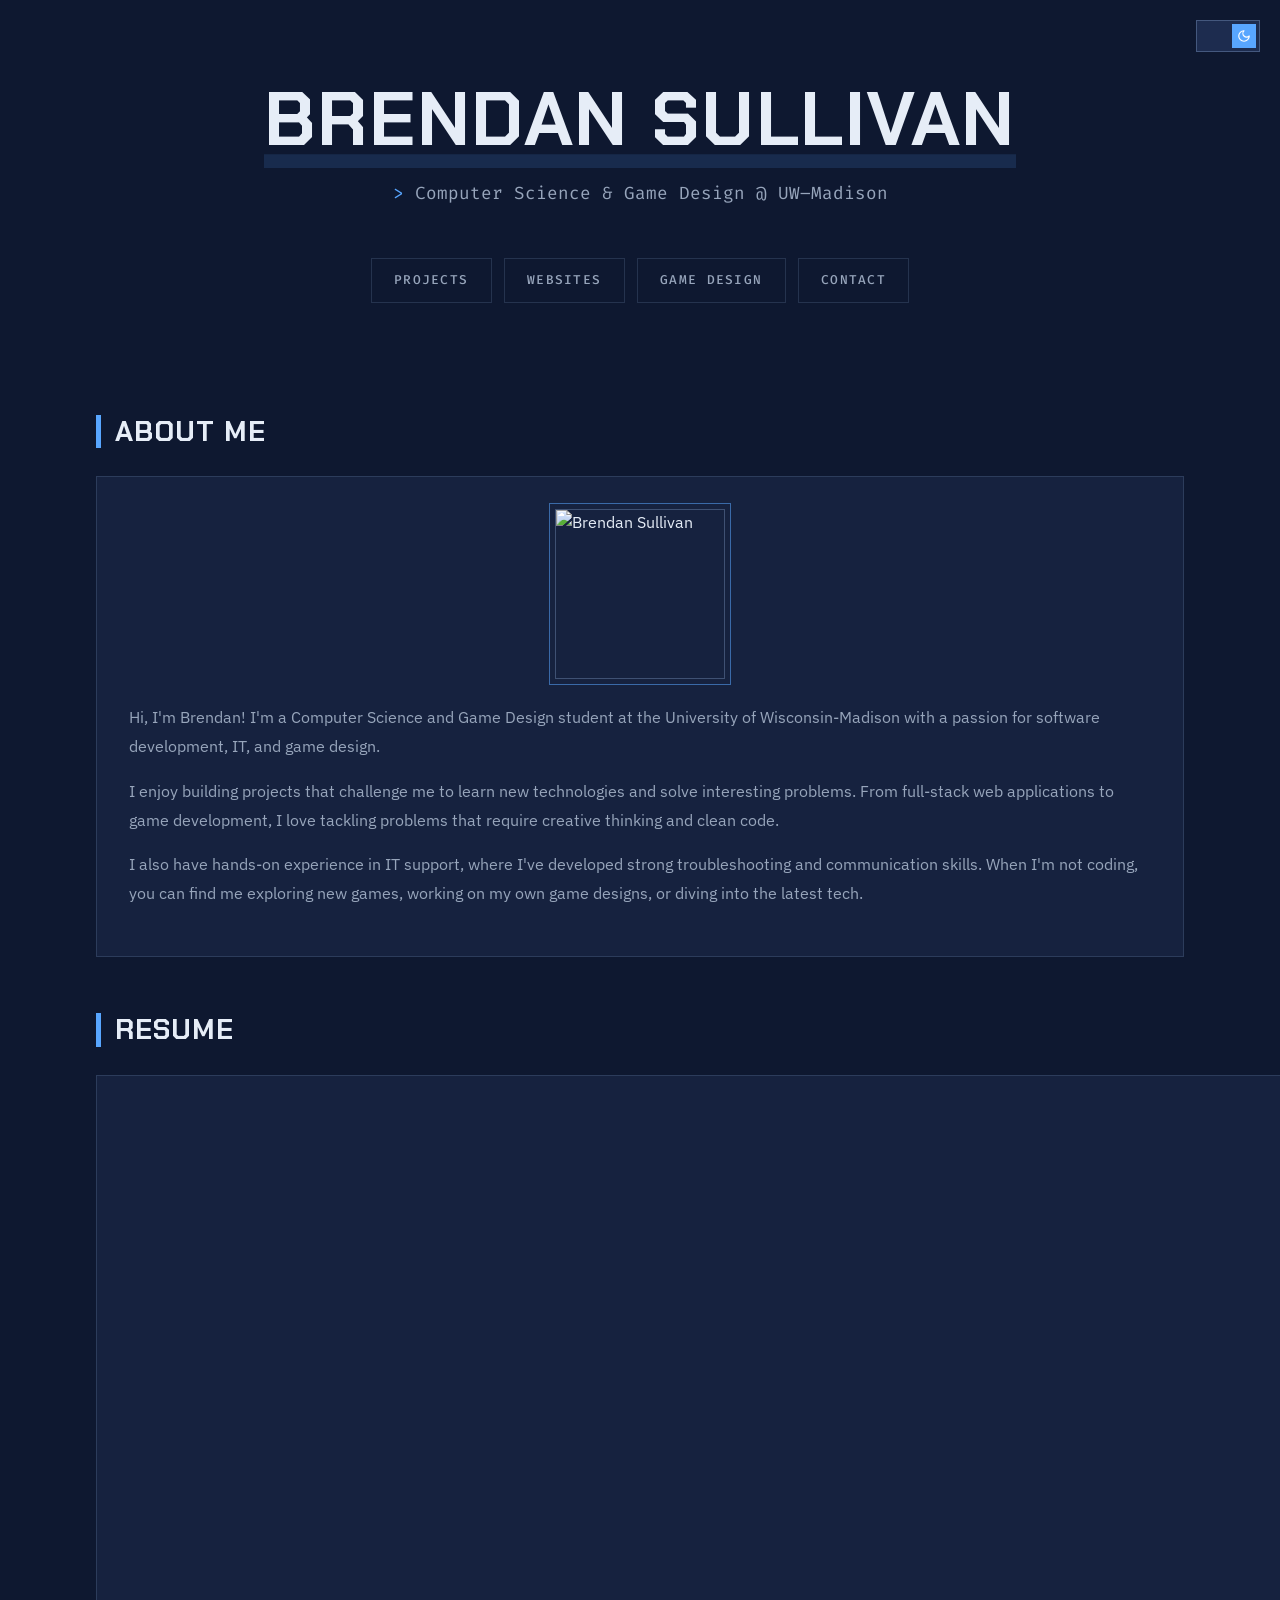
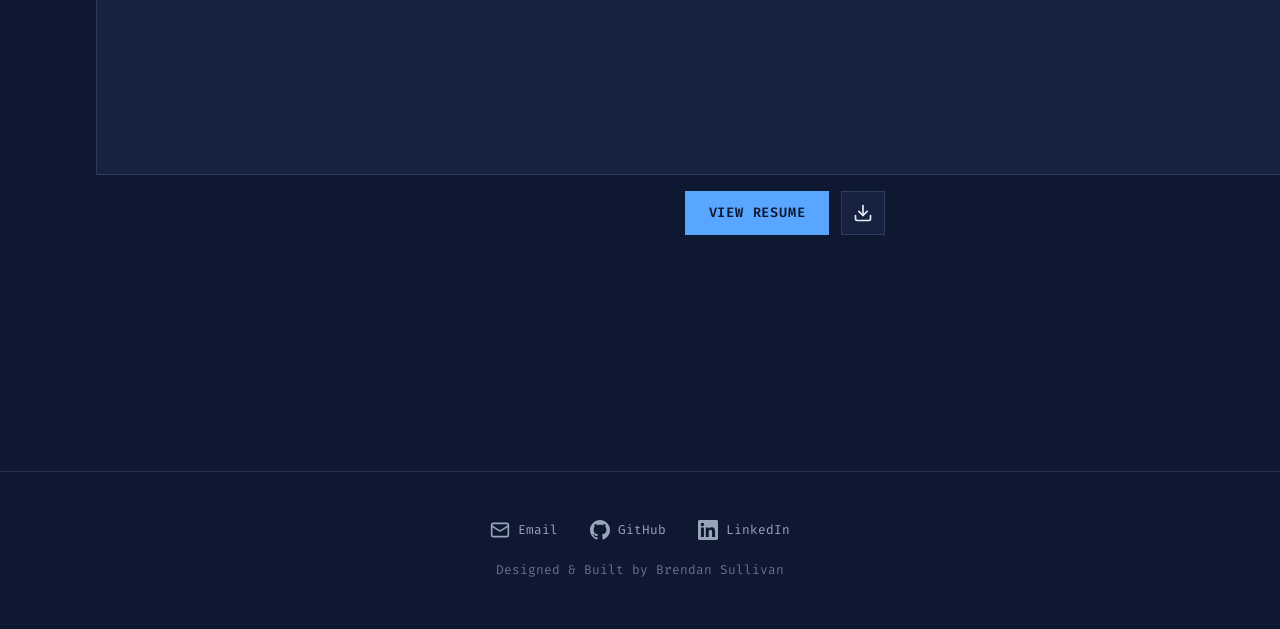
==== commit 328740c2: "Merge pull request #8 from Finn383/main Updated stuff" ====
--- a/index.html
+++ b/index.html
@@ -22,10 +22,10 @@
         </h1>
         <p class="subtitle">Computer Science &amp; Game Design @ UW&ndash;Madison</p>
         <nav class="tabs">
-            <a href="projects.html" class="tab">Projects</a>
-            <a href="websites.html" class="tab">Websites</a>
-            <a href="gamedesign.html" class="tab">Game Design</a>
-            <a href="contact.html" class="tab">Contact</a>
+            <a href="projects" class="tab">Projects</a>
+            <a href="websites" class="tab">Websites</a>
+            <a href="gamedesign" class="tab">Game Design</a>
+            <a href="contact" class="tab">Contact</a>
         </nav>
     </header>
 
--- a/styles.css
+++ b/styles.css
@@ -529,6 +529,19 @@
     overflow: hidden;
 }
 
+.game-card-image.placeholder {
+    display: flex;
+    align-items: center;
+    justify-content: center;
+    background: linear-gradient(135deg, var(--accent-dim), var(--surface));
+    color: var(--accent);
+    gap: 0.6rem;
+    font-family: var(--font-mono);
+    font-size: 0.9rem;
+    text-transform: uppercase;
+    letter-spacing: 0.08em;
+}
+
 .game-card-image.blurfit .blur-bg {
     position: absolute;
     top: -10px;
